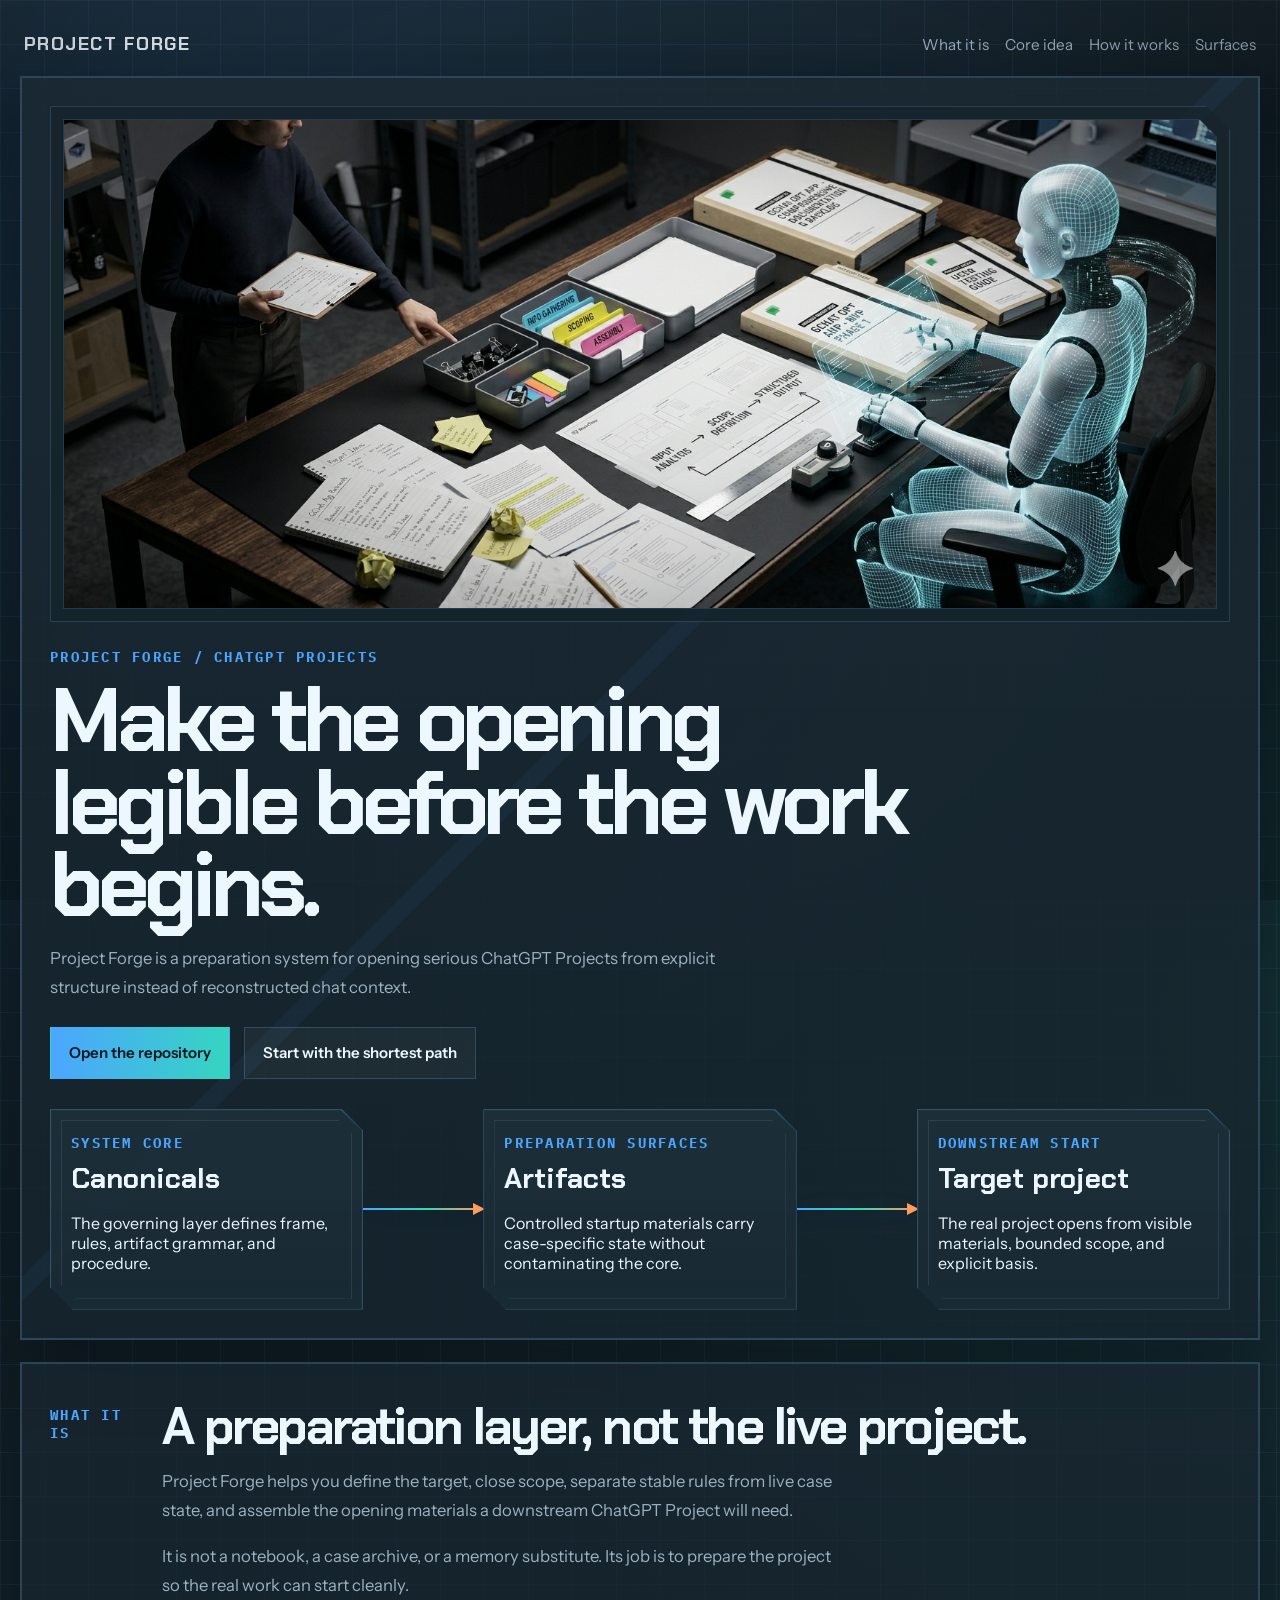
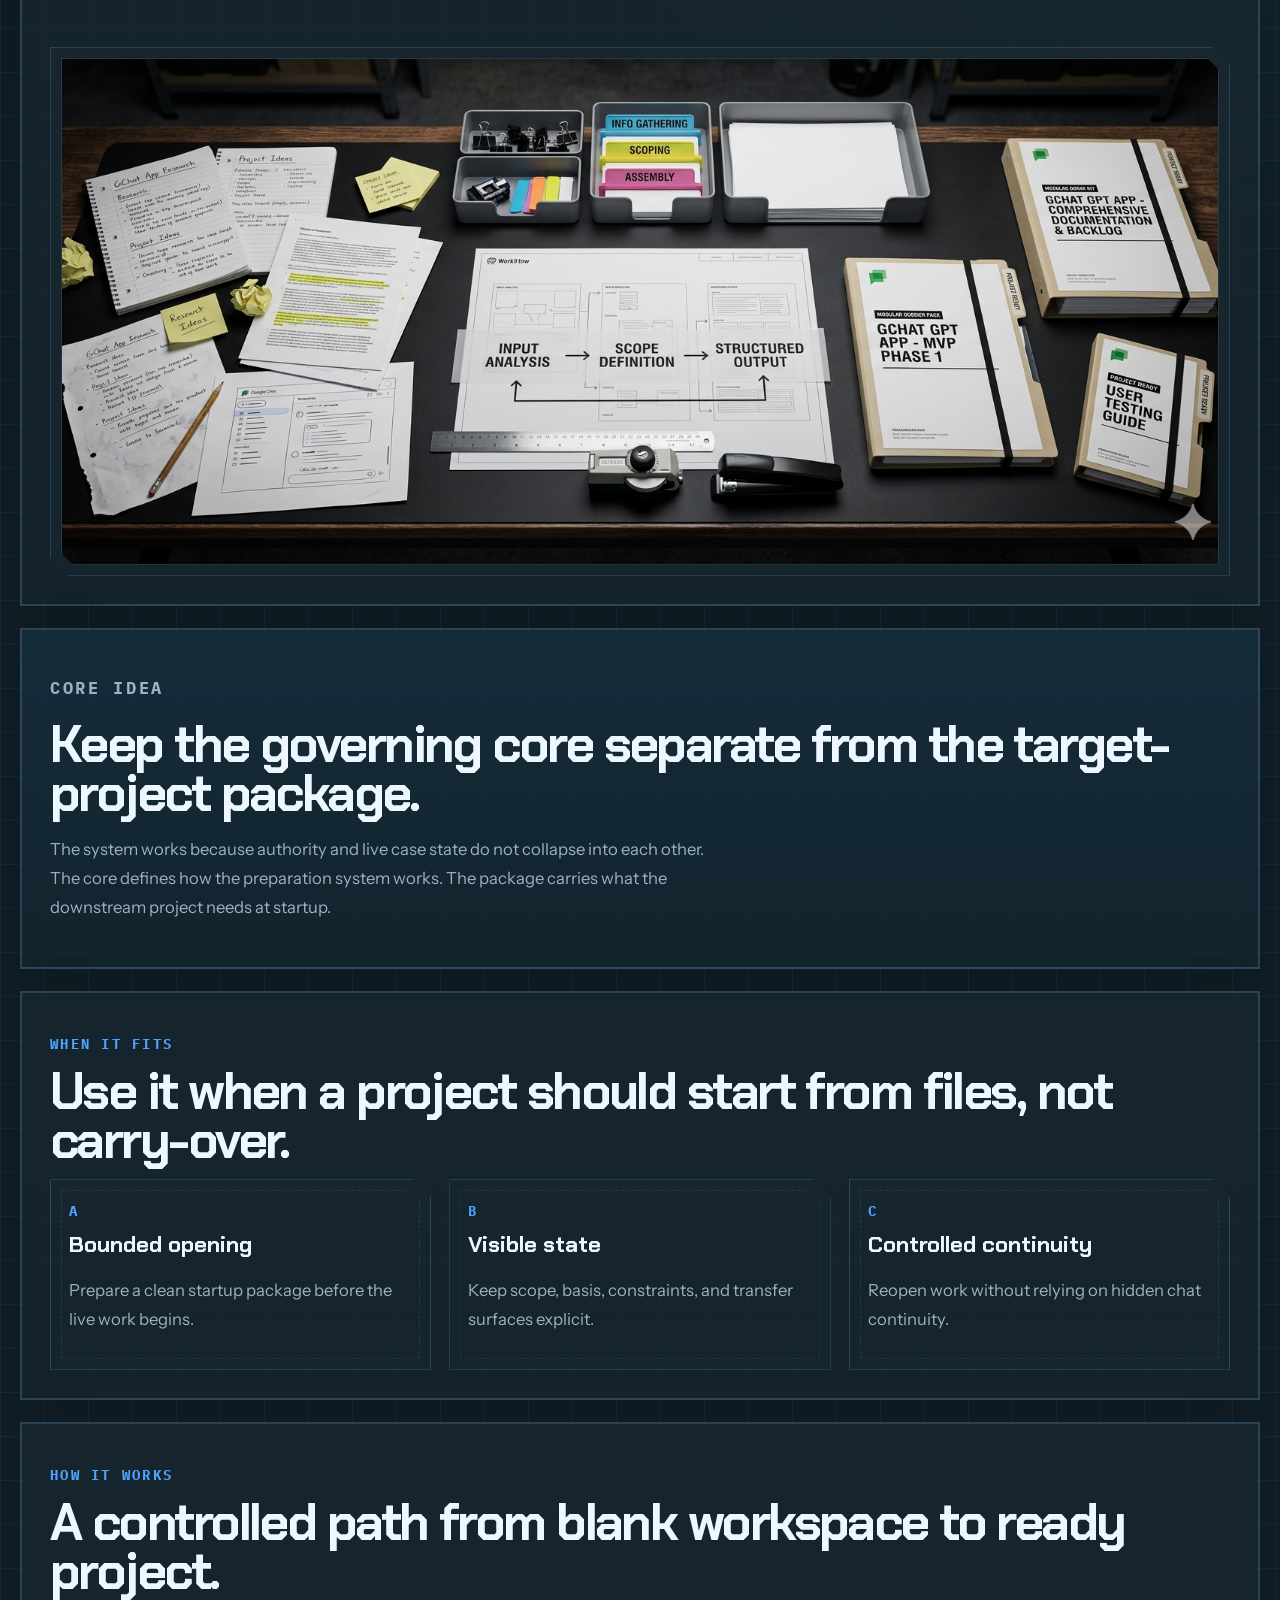
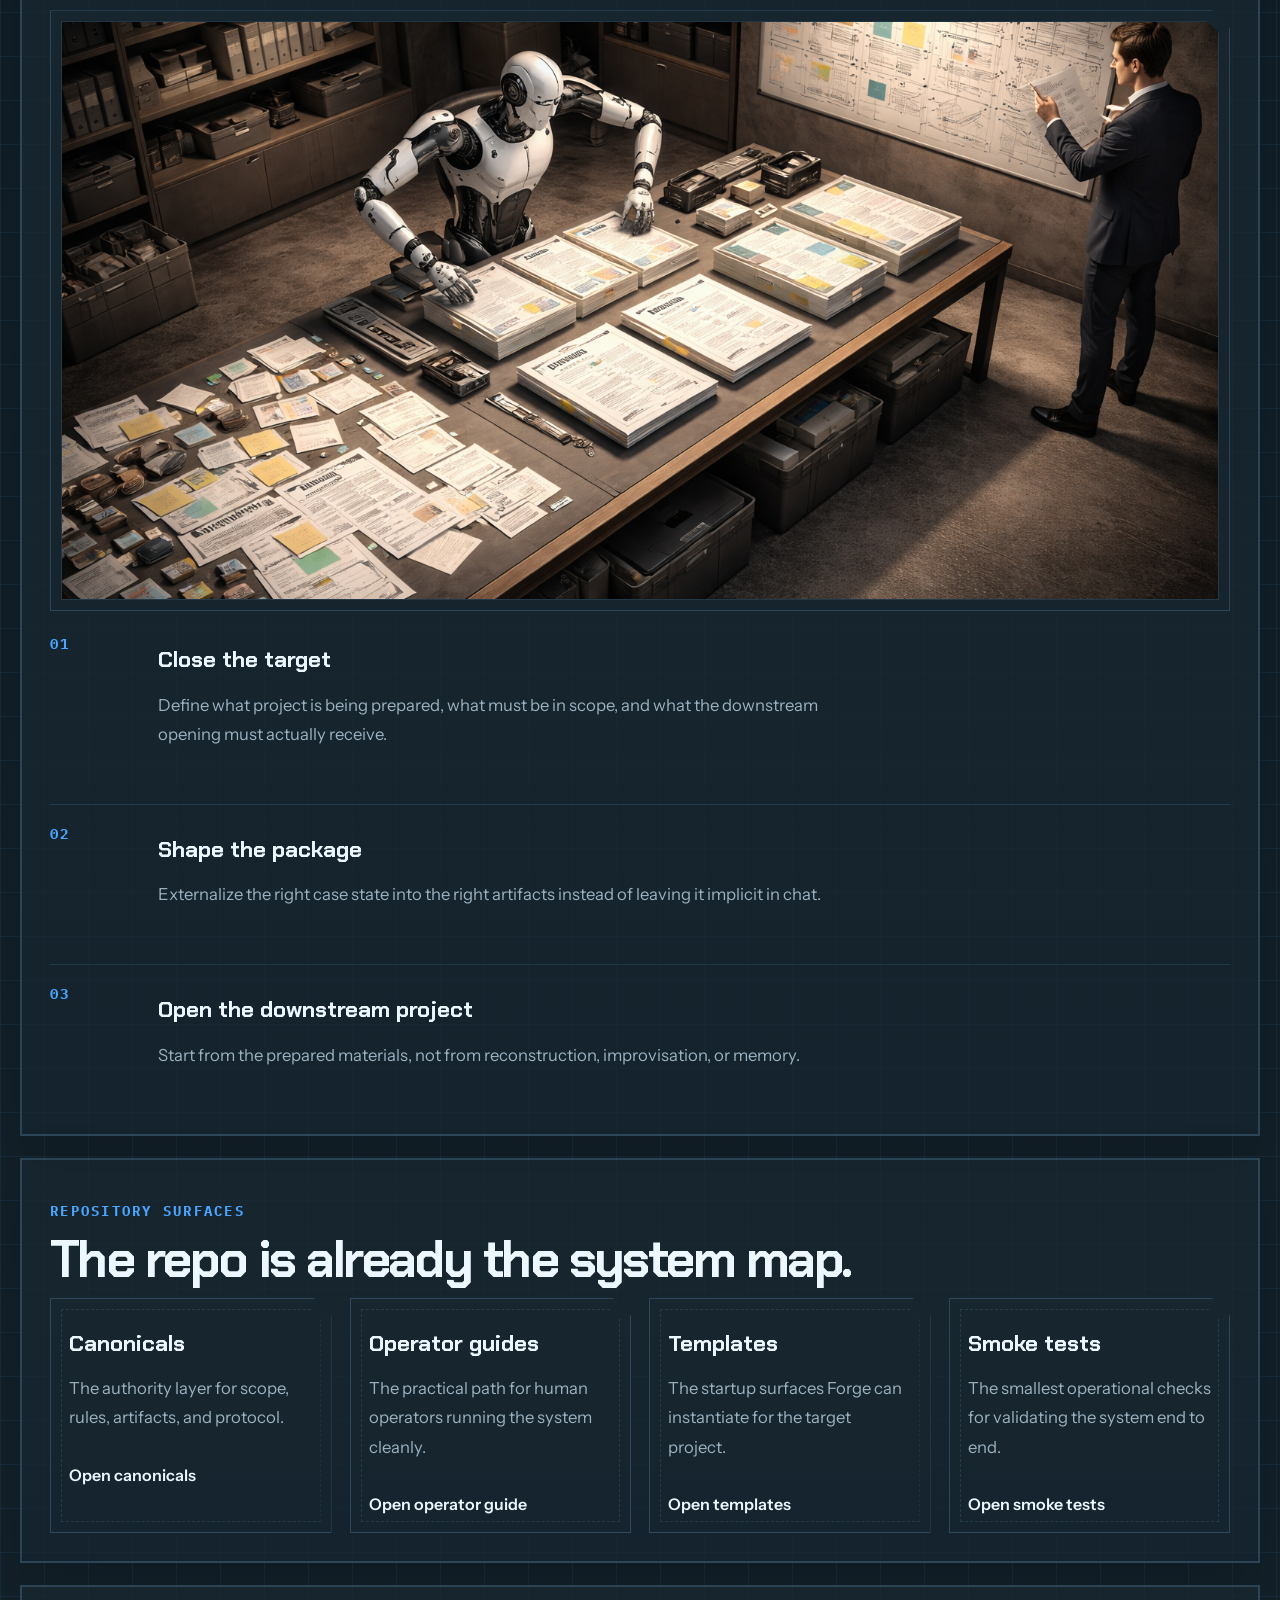
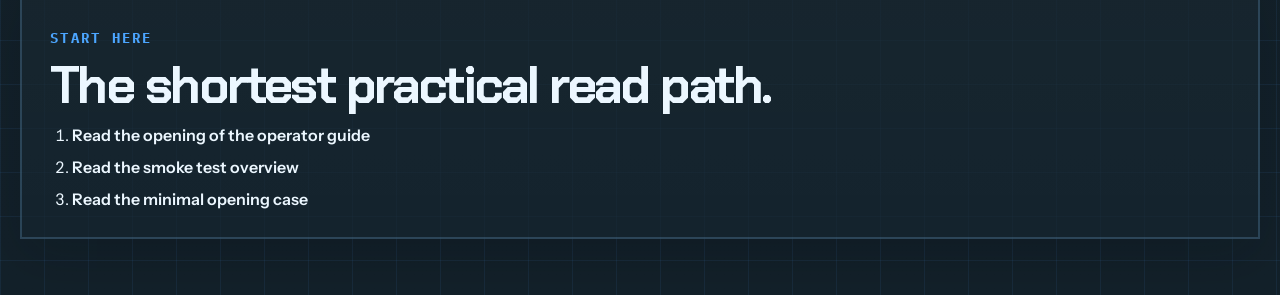
==== index.html @ a28deaaa "Build GitHub Pages landing site" ====
<!doctype html>
<html lang="en">
  <head>
    <meta charset="utf-8">
    <meta name="viewport" content="width=device-width, initial-scale=1">
    <title>Project Forge</title>
    <meta
      name="description"
      content="Project Forge is a preparation system for opening serious ChatGPT Projects from explicit structure."
    >
    <link rel="preconnect" href="https://fonts.googleapis.com">
    <link rel="preconnect" href="https://fonts.gstatic.com" crossorigin>
    <link
      href="https://fonts.googleapis.com/css2?family=Chakra+Petch:wght@500;600;700&family=Instrument+Sans:wght@400;500;600&family=IBM+Plex+Mono:wght@400;500&display=swap"
      rel="stylesheet"
    >
    <link rel="stylesheet" href="./styles.css">
  </head>
  <body>
    <div class="frame">
      <header class="site-header">
        <a class="brand" href="#top">Project Forge</a>
        <nav class="site-nav" aria-label="Primary">
          <a href="#what-it-is">What it is</a>
          <a href="#core-idea">Core idea</a>
          <a href="#workflow">How it works</a>
          <a href="#surfaces">Surfaces</a>
        </nav>
      </header>

      <main id="top">
        <section class="hero">
          <figure class="hero-banner">
            <img src="./assets/hero-main.png" alt="Project planning table with human and AI collaborator">
          </figure>
          <div class="hero-intro">
            <div class="tag">Project Forge / ChatGPT Projects</div>
            <h1>Make the opening legible before the work begins.</h1>
            <p class="lead">
              Project Forge is a preparation system for opening serious ChatGPT
              Projects from explicit structure instead of reconstructed chat context.
            </p>
            <div class="hero-actions">
              <a class="button button-primary" href="https://github.com/XxYouDeaDPunKxX/GPT-PF" target="_blank" rel="noreferrer">
                Open the repository
              </a>
              <a class="button button-secondary" href="#read-path">
                Start with the shortest path
              </a>
            </div>
          </div>

          <div class="diagram" aria-label="Project Forge system diagram">
            <article class="node">
              <span class="node-label">System core</span>
              <h2>Canonicals</h2>
              <p>
                The governing layer defines frame, rules, artifact grammar, and
                procedure.
              </p>
            </article>
            <div class="connector"></div>
            <article class="node">
              <span class="node-label">Preparation surfaces</span>
              <h2>Artifacts</h2>
              <p>
                Controlled startup materials carry case-specific state without
                contaminating the core.
              </p>
            </article>
            <div class="connector"></div>
            <article class="node">
              <span class="node-label">Downstream start</span>
              <h2>Target project</h2>
              <p>
                The real project opens from visible materials, bounded scope, and
                explicit basis.
              </p>
            </article>
          </div>
        </section>

        <section class="section split" id="what-it-is">
          <div class="section-meta">
            <p>What it is</p>
          </div>
          <div class="section-copy">
            <h2>A preparation layer, not the live project.</h2>
            <p>
              Project Forge helps you define the target, close scope, separate stable
              rules from live case state, and assemble the opening materials a
              downstream ChatGPT Project will need.
            </p>
            <p>
              It is not a notebook, a case archive, or a memory substitute. Its job
              is to prepare the project so the real work can start cleanly.
            </p>
          </div>
          <figure class="support-visual">
            <img src="./assets/hero-support.png" alt="Structured planning desk with artifacts and opening package materials">
          </figure>
        </section>

        <section class="section band" id="core-idea">
          <p class="section-kicker">Core idea</p>
          <h2>Keep the governing core separate from the target-project package.</h2>
          <p>
            The system works because authority and live case state do not collapse
            into each other. The core defines how the preparation system works. The
            package carries what the downstream project needs at startup.
          </p>
        </section>

        <section class="section cards">
          <div class="section-heading">
            <p class="section-kicker">When it fits</p>
            <h2>Use it when a project should start from files, not carry-over.</h2>
          </div>
          <div class="card-grid">
            <article class="info-card">
              <span class="card-index">A</span>
              <h3>Bounded opening</h3>
              <p>Prepare a clean startup package before the live work begins.</p>
            </article>
            <article class="info-card">
              <span class="card-index">B</span>
              <h3>Visible state</h3>
              <p>Keep scope, basis, constraints, and transfer surfaces explicit.</p>
            </article>
            <article class="info-card">
              <span class="card-index">C</span>
              <h3>Controlled continuity</h3>
              <p>Reopen work without relying on hidden chat continuity.</p>
            </article>
          </div>
        </section>

        <section class="section process" id="workflow">
          <div class="section-heading">
            <p class="section-kicker">How it works</p>
            <h2>A controlled path from blank workspace to ready project.</h2>
          </div>
          <div class="process-layout">
            <div class="timeline">
              <div class="step">
                <span class="step-number">01</span>
                <div>
                  <h3>Close the target</h3>
                  <p>
                    Define what project is being prepared, what must be in scope, and
                    what the downstream opening must actually receive.
                  </p>
                </div>
              </div>
              <div class="step">
                <span class="step-number">02</span>
                <div>
                  <h3>Shape the package</h3>
                  <p>
                    Externalize the right case state into the right artifacts instead
                    of leaving it implicit in chat.
                  </p>
                </div>
              </div>
              <div class="step">
                <span class="step-number">03</span>
                <div>
                  <h3>Open the downstream project</h3>
                  <p>
                    Start from the prepared materials, not from reconstruction,
                    improvisation, or memory.
                  </p>
                </div>
              </div>
            </div>
            <figure class="workflow-visual">
              <img src="./assets/workflow-studio.png" alt="High-tech planning studio with AI and human reviewing structured project materials">
            </figure>
          </div>
        </section>

        <section class="section system-map" id="surfaces">
          <div class="section-heading">
            <p class="section-kicker">Repository surfaces</p>
            <h2>The repo is already the system map.</h2>
          </div>
          <div class="map-grid">
            <div class="map-column">
              <h3>Canonicals</h3>
              <p>The authority layer for scope, rules, artifacts, and protocol.</p>
              <a href="https://github.com/XxYouDeaDPunKxX/GPT-PF/blob/main/00_SCOPE.md" target="_blank" rel="noreferrer">
                Open canonicals
              </a>
            </div>
            <div class="map-column">
              <h3>Operator guides</h3>
              <p>The practical path for human operators running the system cleanly.</p>
              <a href="https://github.com/XxYouDeaDPunKxX/GPT-PF/blob/main/operator_guide/OPERATOR_GUIDE.md" target="_blank" rel="noreferrer">
                Open operator guide
              </a>
            </div>
            <div class="map-column">
              <h3>Templates</h3>
              <p>The startup surfaces Forge can instantiate for the target project.</p>
              <a href="https://github.com/XxYouDeaDPunKxX/GPT-PF/tree/main/artifact_templates" target="_blank" rel="noreferrer">
                Open templates
              </a>
            </div>
            <div class="map-column">
              <h3>Smoke tests</h3>
              <p>The smallest operational checks for validating the system end to end.</p>
              <a href="https://github.com/XxYouDeaDPunKxX/GPT-PF/tree/main/smoke_test" target="_blank" rel="noreferrer">
                Open smoke tests
              </a>
            </div>
          </div>
        </section>

        <section class="section read-path" id="read-path">
          <div class="section-heading">
            <p class="section-kicker">Start here</p>
            <h2>The shortest practical read path.</h2>
          </div>
          <ol class="read-list">
            <li>
              <a href="https://github.com/XxYouDeaDPunKxX/GPT-PF/blob/main/operator_guide/OPERATOR_GUIDE.md" target="_blank" rel="noreferrer">
                Read the opening of the operator guide
              </a>
            </li>
            <li>
              <a href="https://github.com/XxYouDeaDPunKxX/GPT-PF/blob/main/smoke_test/SMOKE_TEST.md" target="_blank" rel="noreferrer">
                Read the smoke test overview
              </a>
            </li>
            <li>
              <a href="https://github.com/XxYouDeaDPunKxX/GPT-PF/blob/main/smoke_test/CASE_01_MINIMAL_OPENING.md" target="_blank" rel="noreferrer">
                Read the minimal opening case
              </a>
            </li>
          </ol>
        </section>
      </main>
    </div>
  </body>
</html>
---- styles.css ----
:root {
  --bg: #13212a;
  --bg-2: #1a2b35;
  --panel: rgba(18, 34, 43, 0.84);
  --panel-2: rgba(22, 41, 51, 0.92);
  --ink: #ecf7ff;
  --muted: #9cb2c0;
  --line: rgba(129, 200, 255, 0.2);
  --blue: #4ca6ff;
  --teal: #35d5c0;
  --orange: #ff9b5f;
  --glow: rgba(76, 166, 255, 0.14);
  --radius-xl: 30px;
  --radius-lg: 24px;
  --radius-md: 18px;
  --content: 1240px;
}

* {
  box-sizing: border-box;
}

html {
  scroll-behavior: smooth;
}

body {
  margin: 0;
  color: var(--ink);
  background:
    radial-gradient(circle at 10% 0%, rgba(76, 166, 255, 0.12), transparent 24%),
    radial-gradient(circle at 100% 20%, rgba(53, 213, 192, 0.1), transparent 22%),
    linear-gradient(rgba(76, 166, 255, 0.08) 1px, transparent 1px),
    linear-gradient(90deg, rgba(76, 166, 255, 0.08) 1px, transparent 1px),
    linear-gradient(180deg, #0f1a21 0%, var(--bg) 100%);
  background-size: auto, auto, 44px 44px, 44px 44px, auto;
  font-family: "Instrument Sans", "Segoe UI", sans-serif;
}

body::before {
  content: "";
  position: fixed;
  inset: 0;
  pointer-events: none;
  background:
    linear-gradient(180deg, rgba(255, 255, 255, 0.03), transparent 14%),
    radial-gradient(circle at center, transparent 60%, rgba(0, 0, 0, 0.18) 100%);
}

a {
  color: inherit;
}

.frame {
  width: min(var(--content), calc(100% - 28px));
  margin: 0 auto;
  padding: 20px 0 56px;
}

.site-header {
  display: flex;
  justify-content: space-between;
  align-items: center;
  gap: 20px;
  padding: 12px 4px 20px;
}

.brand {
  color: var(--ink);
  font-family: "Chakra Petch", sans-serif;
  font-size: 1.15rem;
  font-weight: 700;
  letter-spacing: 0.08em;
  text-decoration: none;
  text-transform: uppercase;
}

.site-nav {
  display: flex;
  flex-wrap: wrap;
  gap: 16px;
}

.site-nav a {
  color: var(--muted);
  font-size: 0.95rem;
  text-decoration: none;
}

.site-nav a:hover {
  color: var(--ink);
}

.hero,
.section {
  padding: 28px;
  border: 2px solid var(--line);
  position: relative;
  overflow: hidden;
}

.hero {
  background:
    linear-gradient(135deg, transparent 0 48%, rgba(76, 166, 255, 0.05) 48% 49%, transparent 49% 100%),
    linear-gradient(180deg, rgba(255, 255, 255, 0.03), rgba(255, 255, 255, 0.01)),
    var(--panel);
  box-shadow: 0 28px 90px rgba(3, 9, 14, 0.34);
}

.hero-banner,
.support-visual,
.workflow-visual {
  margin: 0;
  position: relative;
}

.hero-banner {
  padding: 12px;
  border: 1px solid rgba(129, 200, 255, 0.18);
  background:
    linear-gradient(180deg, rgba(255, 255, 255, 0.02), rgba(255, 255, 255, 0.01)),
    rgba(17, 30, 38, 0.74);
  clip-path: polygon(0 0, calc(100% - 24px) 0, 100% 24px, 100% 100%, 0 100%);
}

.hero-banner img,
.support-visual img,
.workflow-visual img {
  display: block;
  width: 100%;
  height: auto;
}

.hero-banner img {
  min-height: 340px;
  aspect-ratio: 16 / 6.8;
  object-fit: cover;
  object-position: center 56%;
  clip-path: polygon(0 0, calc(100% - 18px) 0, 100% 18px, 100% 100%, 0 100%);
  border: 1px solid rgba(129, 200, 255, 0.14);
}

.hero-intro {
  margin-top: 26px;
  max-width: 1040px;
}

.hero::before,
.hero::after {
  content: "";
  position: absolute;
  border: 2px solid var(--blue);
  width: 32px;
  height: 32px;
}

.hero::before {
  top: -2px;
  left: -2px;
  border-right: 0;
  border-bottom: 0;
}

.hero::after {
  right: -2px;
  bottom: -2px;
  border-left: 0;
  border-top: 0;
}

.tag,
.section-kicker,
.node-label,
.card-index,
.step-number,
.section-meta p {
  color: var(--blue);
  font-family: "IBM Plex Mono", monospace;
  font-size: 0.88rem;
  font-weight: 700;
  letter-spacing: 0.16em;
  text-transform: uppercase;
}

h1,
h2,
h3 {
  font-family: "Chakra Petch", sans-serif;
}

h1 {
  max-width: 15ch;
  margin: 14px 0 12px;
  font-size: clamp(3.2rem, 7vw, 6.2rem);
  line-height: 0.92;
  letter-spacing: -0.06em;
}

.lead,
.section-copy p,
.band p,
.info-card p,
.step p,
.map-column p {
  max-width: 62ch;
  color: var(--muted);
  line-height: 1.75;
  font-size: 1.04rem;
}

.hero-actions {
  display: flex;
  flex-wrap: wrap;
  gap: 14px;
  margin-top: 24px;
}

.button {
  display: inline-flex;
  align-items: center;
  justify-content: center;
  min-height: 52px;
  padding: 0 18px;
  border: 1px solid var(--line);
  color: var(--ink);
  font-size: 0.94rem;
  font-weight: 600;
  text-decoration: none;
  transition: transform 160ms ease, border-color 160ms ease, background 160ms ease;
}

.button:hover {
  transform: translateY(-2px);
}

.button-primary {
  background: linear-gradient(90deg, var(--blue), var(--teal));
  color: #08151d;
  border-color: transparent;
}

.button-secondary {
  background: rgba(255, 255, 255, 0.04);
}

.diagram {
  display: grid;
  grid-template-columns: 1fr 120px 1fr 120px 1fr;
  align-items: center;
  margin-top: 30px;
}

.node {
  position: relative;
  min-height: 196px;
  padding: 22px 20px 20px;
  border: 1px solid rgba(129, 200, 255, 0.24);
  background:
    linear-gradient(180deg, rgba(255, 255, 255, 0.03), rgba(255, 255, 255, 0.01)),
    var(--panel-2);
  clip-path: polygon(0 0, calc(100% - 22px) 0, 100% 22px, 100% 100%, 22px 100%, 0 calc(100% - 22px));
  box-shadow:
    inset 0 0 0 1px rgba(255, 255, 255, 0.02),
    0 18px 34px rgba(5, 12, 18, 0.26);
}

.node::before {
  content: "";
  position: absolute;
  inset: 10px;
  border: 1px solid rgba(129, 200, 255, 0.12);
  clip-path: polygon(0 0, calc(100% - 14px) 0, 100% 14px, 100% 100%, 14px 100%, 0 calc(100% - 14px));
  pointer-events: none;
}

.node::after {
  content: "";
  position: absolute;
  top: 0;
  right: 0;
  width: 22px;
  height: 22px;
  background: linear-gradient(135deg, rgba(76, 166, 255, 0.34), rgba(76, 166, 255, 0.06));
  clip-path: polygon(100% 0, 100% 100%, 0 0);
}

.node h2 {
  margin: 8px 0 10px;
  font-size: 1.75rem;
}

.connector {
  position: relative;
  height: 2px;
  background: linear-gradient(90deg, var(--blue), var(--teal), var(--orange));
  box-shadow: 0 0 24px var(--glow);
}

.connector::after {
  content: "";
  position: absolute;
  top: -5px;
  right: -2px;
  border-top: 6px solid transparent;
  border-bottom: 6px solid transparent;
  border-left: 12px solid var(--orange);
}

.section {
  margin-top: 22px;
  background:
    linear-gradient(180deg, rgba(255, 255, 255, 0.025), rgba(255, 255, 255, 0.01)),
    rgba(18, 34, 43, 0.7);
  box-shadow: 0 18px 50px rgba(3, 9, 14, 0.18);
}

.split {
  display: grid;
  grid-template-columns: 90px minmax(0, 1fr);
  gap: 22px;
}

.section-meta {
  display: flex;
  flex-direction: column;
  gap: 8px;
  justify-content: flex-start;
}

.section-meta span {
  color: var(--orange);
  font-family: "IBM Plex Mono", monospace;
  font-size: 0.94rem;
  letter-spacing: 0.12em;
}

.section-copy h2,
.section-heading h2,
.band h2 {
  margin: 10px 0 14px;
  font-size: clamp(2rem, 4vw, 3.2rem);
  line-height: 0.96;
  letter-spacing: -0.05em;
}

.band {
  background:
    linear-gradient(180deg, rgba(76, 166, 255, 0.08), rgba(53, 213, 192, 0.02)),
    rgba(18, 34, 43, 0.8);
}

.support-visual {
  grid-column: 1 / -1;
  width: 100%;
  padding: 10px;
  border: 1px solid rgba(129, 200, 255, 0.18);
  background:
    linear-gradient(180deg, rgba(255, 255, 255, 0.02), rgba(255, 255, 255, 0.01)),
    rgba(18, 34, 43, 0.78);
  clip-path: polygon(0 0, calc(100% - 18px) 0, 100% 18px, 100% 100%, 18px 100%, 0 calc(100% - 18px));
  align-self: start;
  margin-top: 8px;
}

.support-visual img {
  aspect-ratio: 16 / 7;
  object-fit: cover;
  object-position: center center;
  clip-path: polygon(0 0, calc(100% - 12px) 0, 100% 12px, 100% 100%, 12px 100%, 0 calc(100% - 12px));
  border: 1px solid rgba(129, 200, 255, 0.12);
}

.card-grid,
.map-grid {
  display: grid;
  grid-template-columns: repeat(3, minmax(0, 1fr));
  gap: 18px;
}

.map-grid {
  grid-template-columns: repeat(4, minmax(0, 1fr));
}

.info-card,
.map-column,
.read-path {
  position: relative;
}

.info-card,
.map-column {
  padding: 20px 18px 18px;
  border: 1px solid rgba(129, 200, 255, 0.22);
  background:
    linear-gradient(180deg, rgba(255, 255, 255, 0.02), rgba(255, 255, 255, 0.01)),
    rgba(18, 34, 43, 0.76);
  clip-path: polygon(0 0, calc(100% - 18px) 0, 100% 18px, 100% 100%, 0 100%);
}

.info-card::before,
.map-column::before {
  content: "";
  position: absolute;
  inset: 10px;
  border: 1px dashed rgba(129, 200, 255, 0.14);
  clip-path: polygon(0 0, calc(100% - 10px) 0, 100% 10px, 100% 100%, 0 100%);
  pointer-events: none;
}

.info-card h3,
.map-column h3,
.step h3 {
  margin: 10px 0 10px;
  font-size: 1.4rem;
}

.map-column a {
  display: inline-block;
  margin-top: 16px;
  color: var(--ink);
  font-weight: 600;
  text-decoration: none;
}

.map-column a:hover {
  color: var(--teal);
}

.timeline {
  display: grid;
  gap: 18px;
}

.process-layout {
  display: grid;
  grid-template-columns: 1fr;
  gap: 24px;
  align-items: start;
}

.step {
  display: grid;
  grid-template-columns: 88px 1fr;
  gap: 20px;
  padding: 20px 0;
  border-top: 1px solid rgba(129, 200, 255, 0.12);
}

.step:first-child {
  border-top: 0;
  padding-top: 0;
}

.read-list {
  margin: 0;
  padding-left: 22px;
  color: var(--ink);
}

.read-list li + li {
  margin-top: 12px;
}

.read-list a {
  color: var(--ink);
  text-decoration: none;
  font-weight: 600;
}

.read-list a:hover {
  color: var(--teal);
}

.workflow-visual {
  order: -1;
  padding: 10px;
  border: 1px solid rgba(129, 200, 255, 0.2);
  background:
    linear-gradient(180deg, rgba(255, 255, 255, 0.02), rgba(255, 255, 255, 0.01)),
    rgba(18, 34, 43, 0.76);
  clip-path: polygon(0 0, calc(100% - 18px) 0, 100% 18px, 100% 100%, 0 100%);
}

.workflow-visual img {
  aspect-ratio: 16 / 8;
  object-fit: cover;
  clip-path: polygon(0 0, calc(100% - 12px) 0, 100% 12px, 100% 100%, 0 100%);
  border: 1px solid rgba(129, 200, 255, 0.12);
}

@media (max-width: 1080px) {
  .diagram {
    grid-template-columns: 1fr;
    gap: 16px;
  }

  .process-layout {
    grid-template-columns: 1fr;
  }

  .support-visual {
    grid-column: 1 / -1;
  }

  .connector {
    width: 2px;
    height: 44px;
    justify-self: center;
  }

  .connector::after {
    right: -5px;
    top: auto;
    bottom: -2px;
    border-right: 6px solid transparent;
    border-left: 6px solid transparent;
    border-top: 12px solid var(--orange);
    border-bottom: 0;
  }

  .map-grid {
    grid-template-columns: repeat(2, minmax(0, 1fr));
  }
}

@media (max-width: 760px) {
  .frame {
    width: min(var(--content), calc(100% - 16px));
  }

  .site-header {
    flex-direction: column;
    align-items: flex-start;
  }

  .split,
  .card-grid,
  .map-grid {
    grid-template-columns: 1fr;
  }

  .step {
    grid-template-columns: 1fr;
    gap: 8px;
  }

  .hero,
  .section {
    padding: 22px;
  }

  .hero-banner img,
  .support-visual img,
  .workflow-visual img {
    aspect-ratio: auto;
  }
}
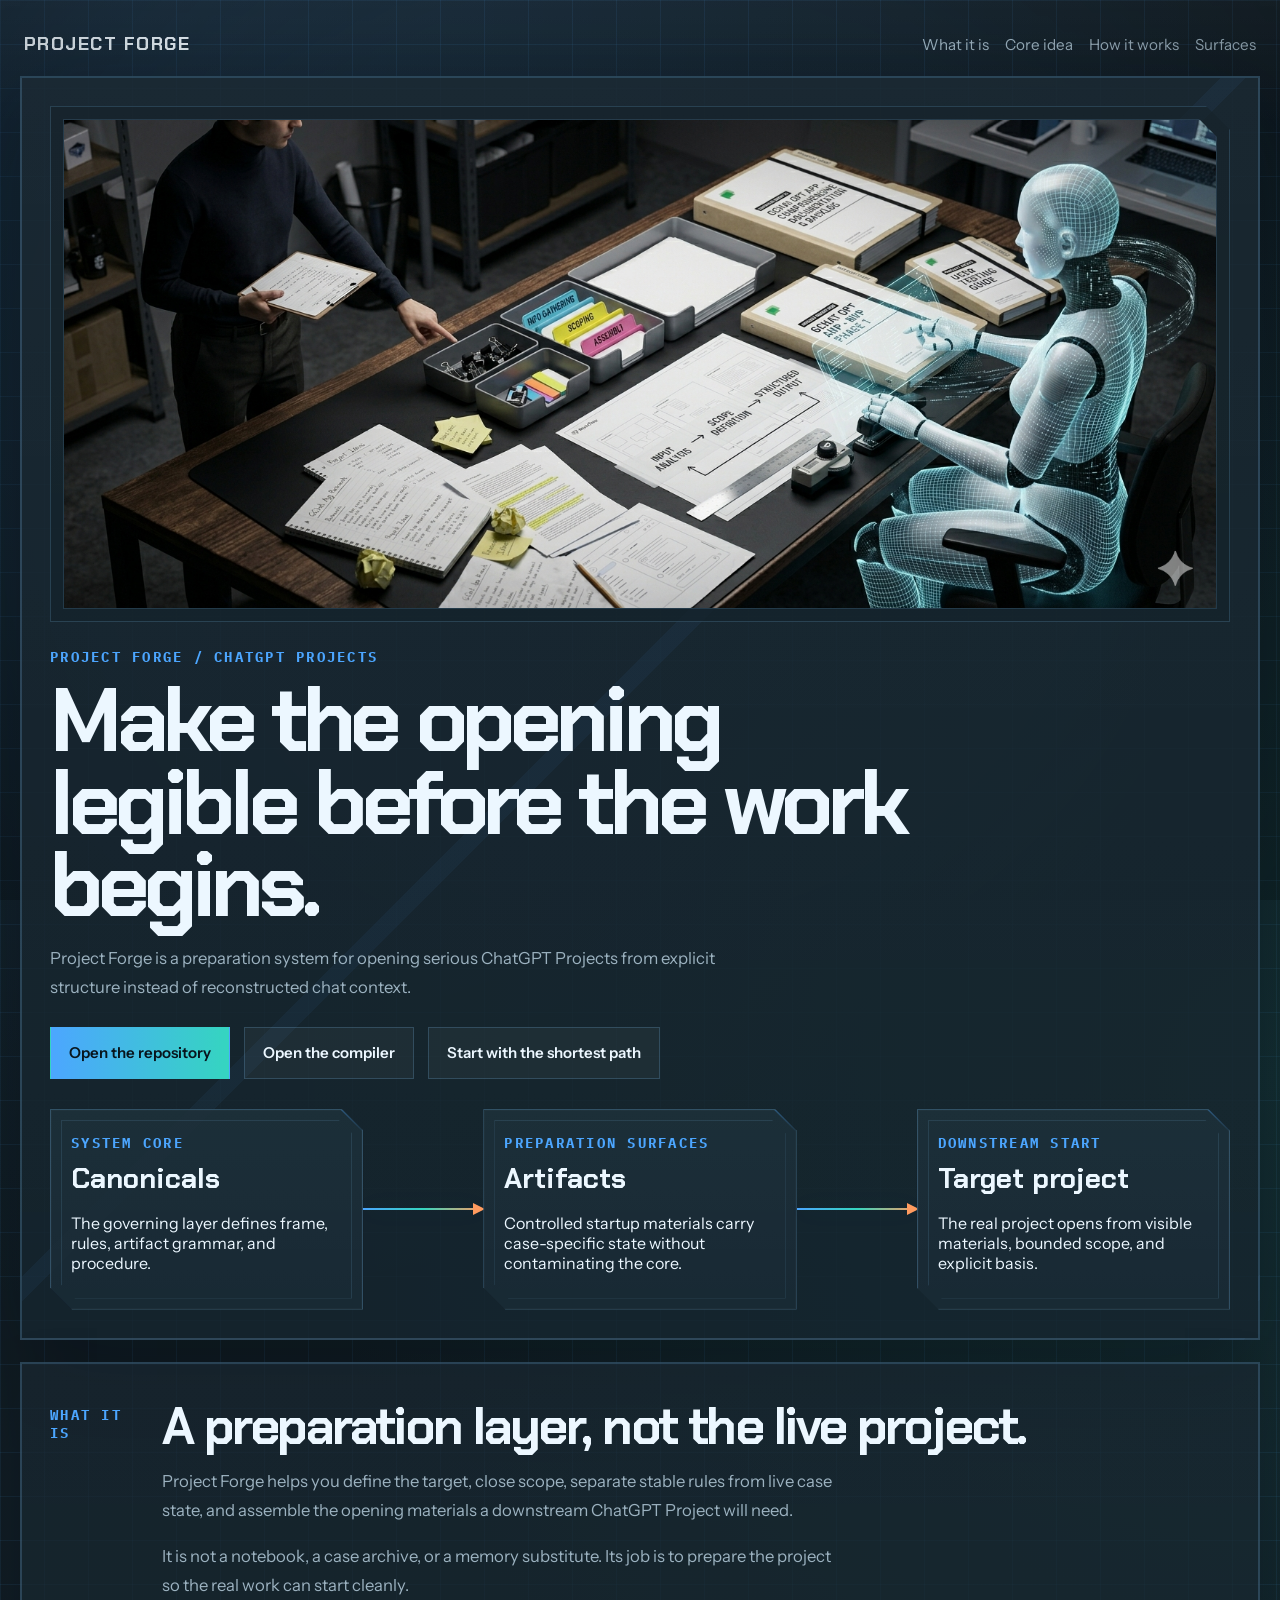
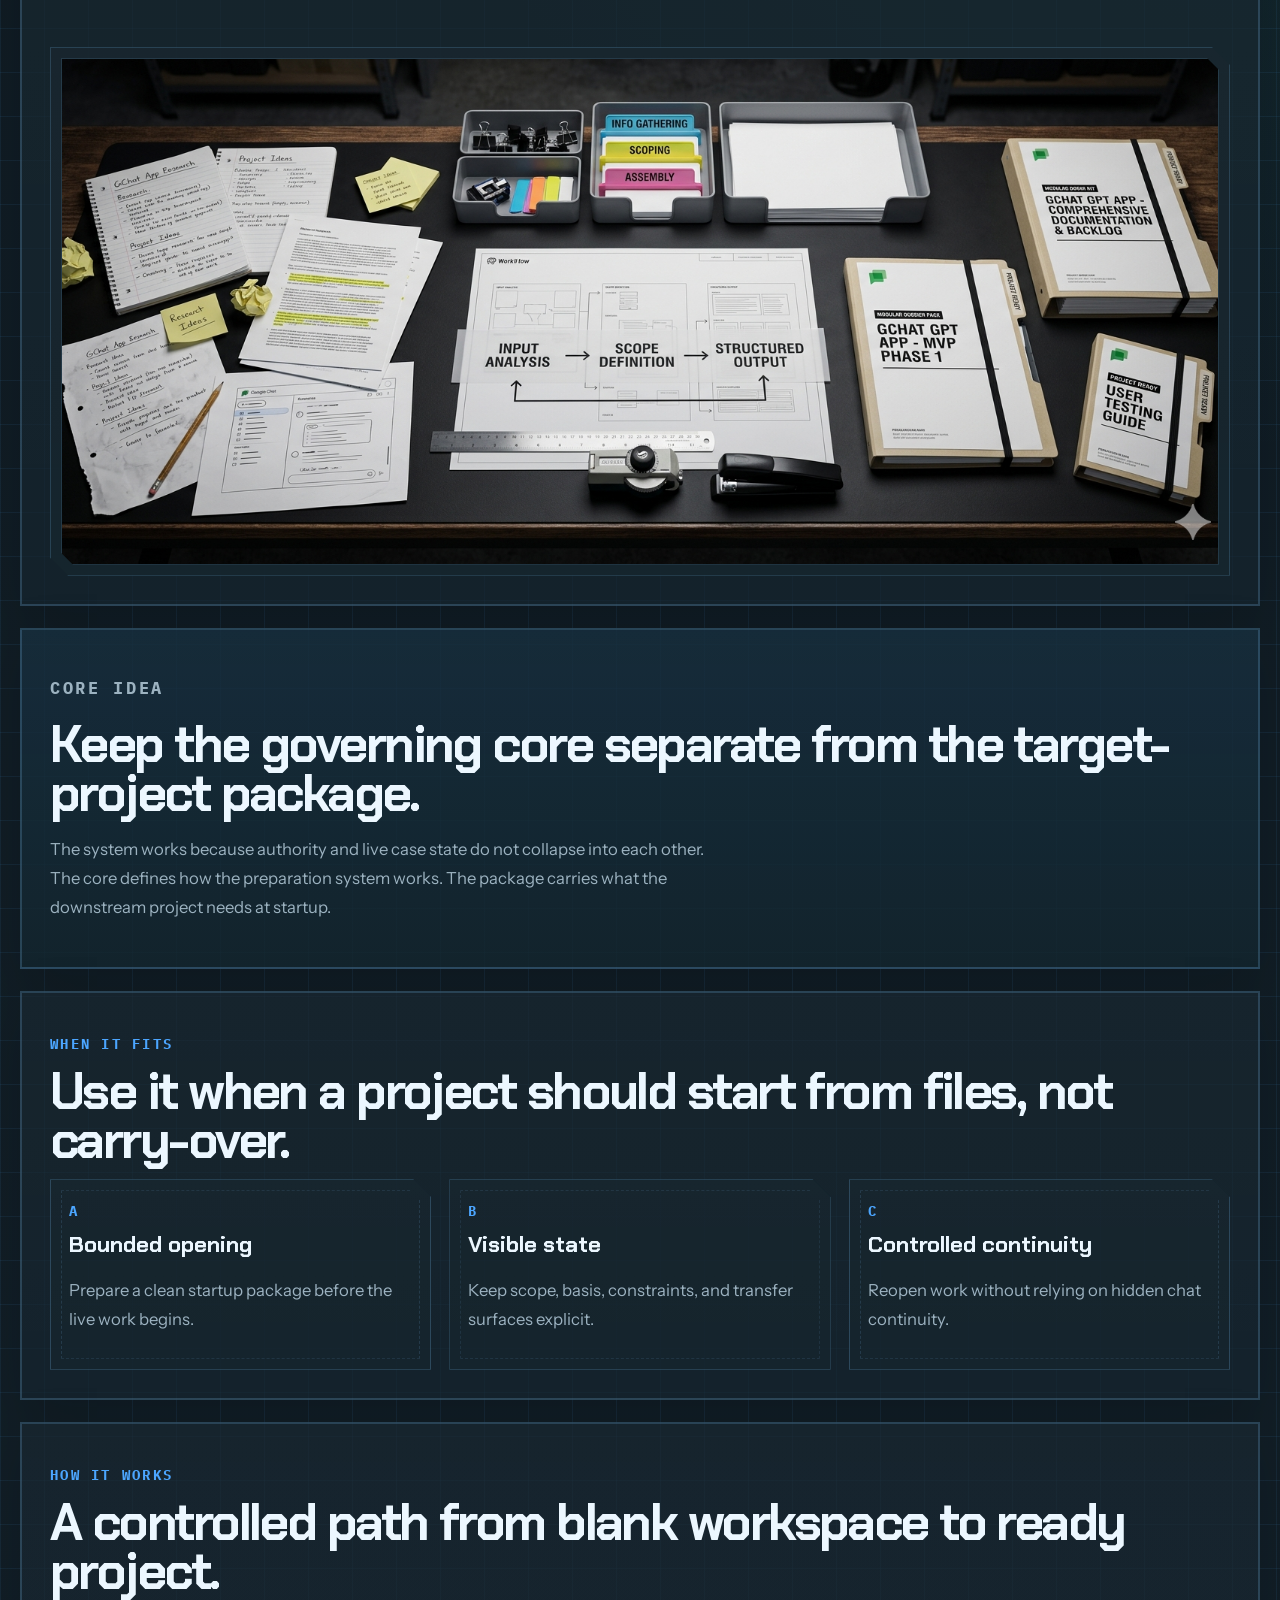
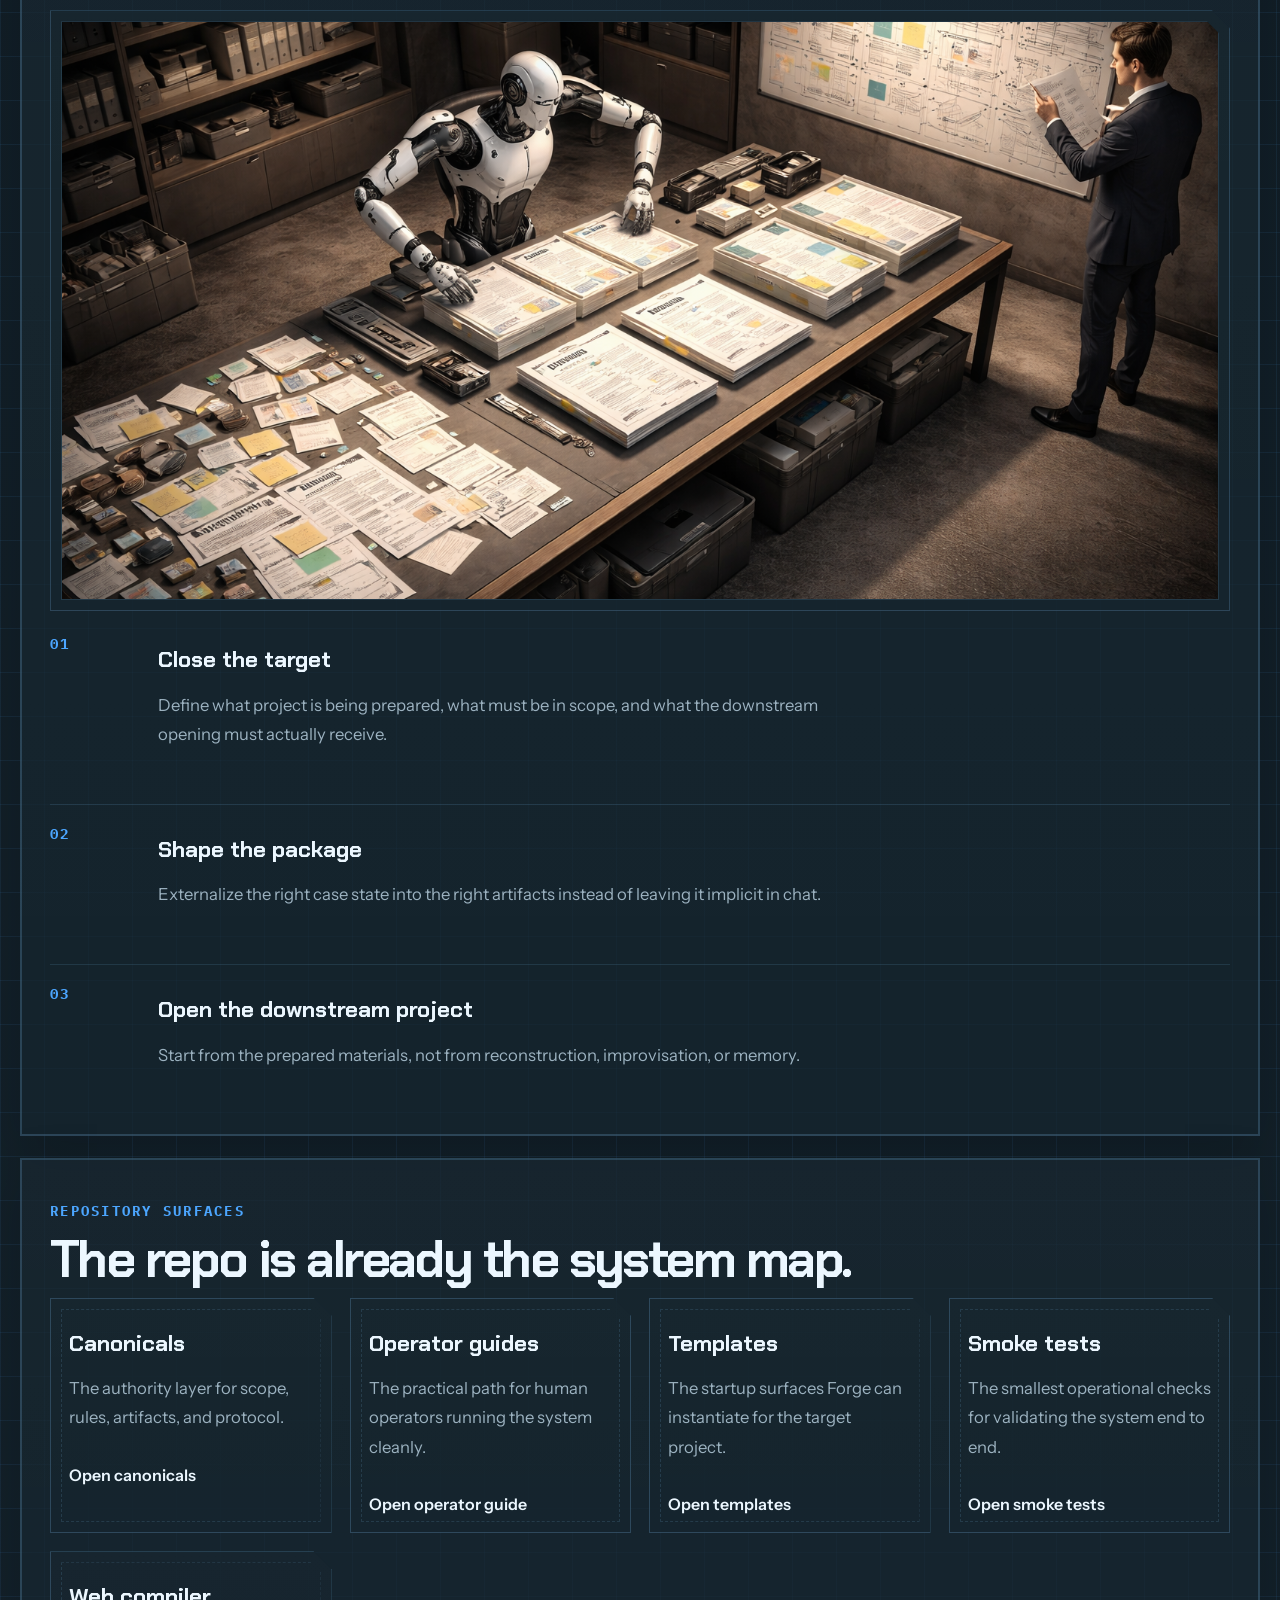
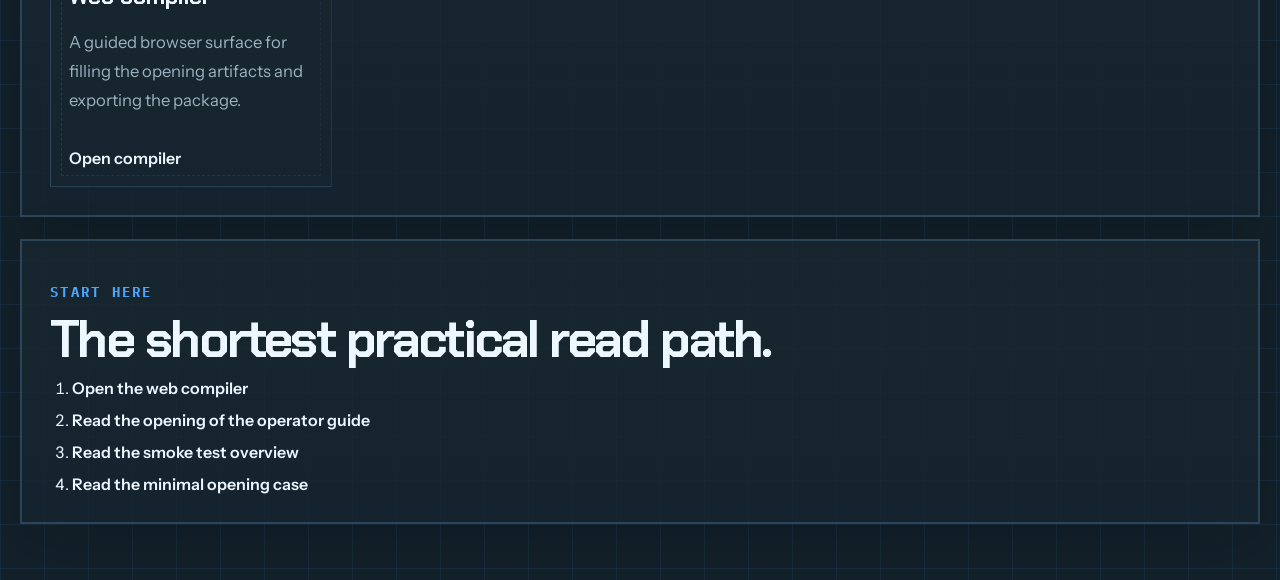
==== commit bdfc76f2: "Add compiler links to landing page" ====
--- a/index.html
+++ b/index.html
@@ -8,6 +8,9 @@
       name="description"
       content="Project Forge is a preparation system for opening serious ChatGPT Projects from explicit structure."
     >
+    <link rel="icon" href="./favicon-32x32.png" sizes="32x32" type="image/png">
+    <link rel="icon" href="./favicon.svg" type="image/svg+xml">
+    <link rel="apple-touch-icon" href="./apple-touch-icon.png">
     <link rel="preconnect" href="https://fonts.googleapis.com">
     <link rel="preconnect" href="https://fonts.gstatic.com" crossorigin>
     <link
@@ -43,6 +46,9 @@
             <div class="hero-actions">
               <a class="button button-primary" href="https://github.com/XxYouDeaDPunKxX/GPT-PF" target="_blank" rel="noreferrer">
                 Open the repository
+              </a>
+              <a class="button button-secondary" href="./compiler/">
+                Open the compiler
               </a>
               <a class="button button-secondary" href="#read-path">
                 Start with the shortest path
@@ -213,6 +219,13 @@
                 Open smoke tests
               </a>
             </div>
+            <div class="map-column">
+              <h3>Web compiler</h3>
+              <p>A guided browser surface for filling the opening artifacts and exporting the package.</p>
+              <a href="./compiler/">
+                Open compiler
+              </a>
+            </div>
           </div>
         </section>
 
@@ -222,6 +235,11 @@
             <h2>The shortest practical read path.</h2>
           </div>
           <ol class="read-list">
+            <li>
+              <a href="./compiler/">
+                Open the web compiler
+              </a>
+            </li>
             <li>
               <a href="https://github.com/XxYouDeaDPunKxX/GPT-PF/blob/main/operator_guide/OPERATOR_GUIDE.md" target="_blank" rel="noreferrer">
                 Read the opening of the operator guide
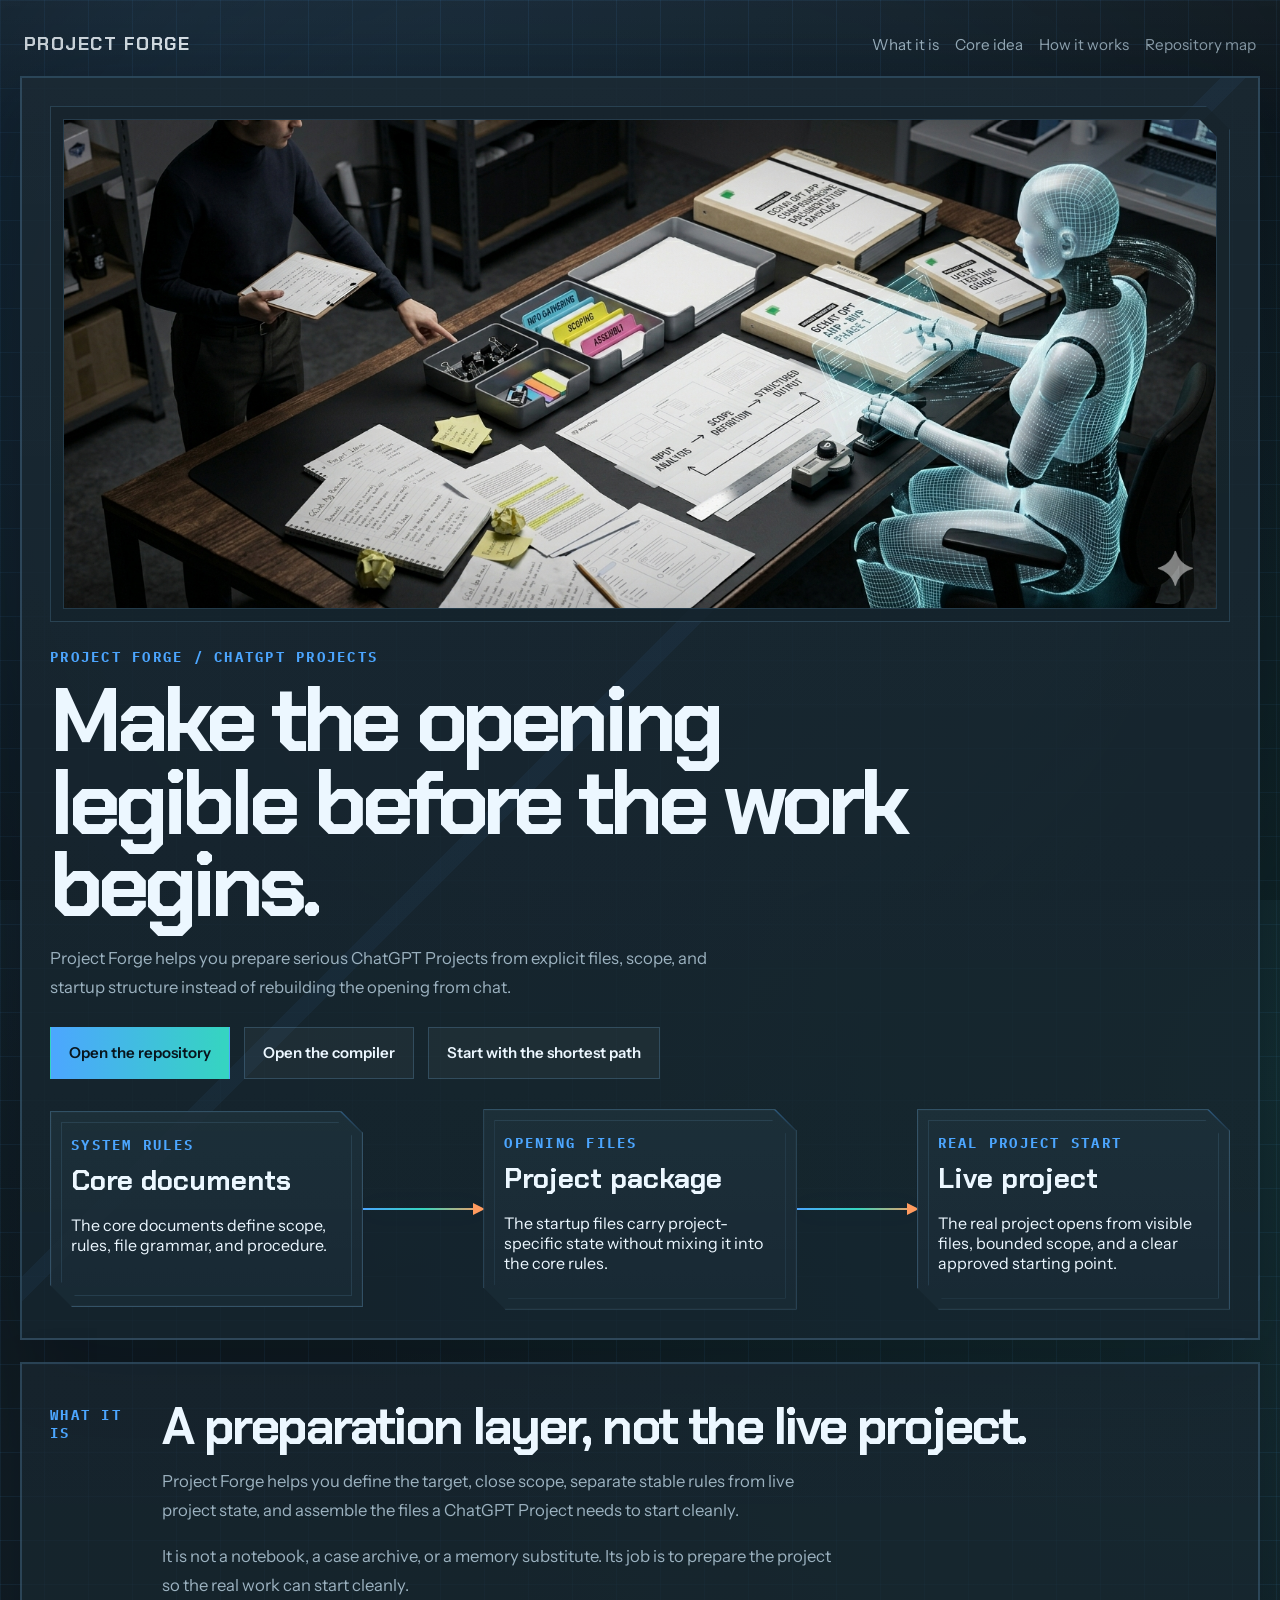
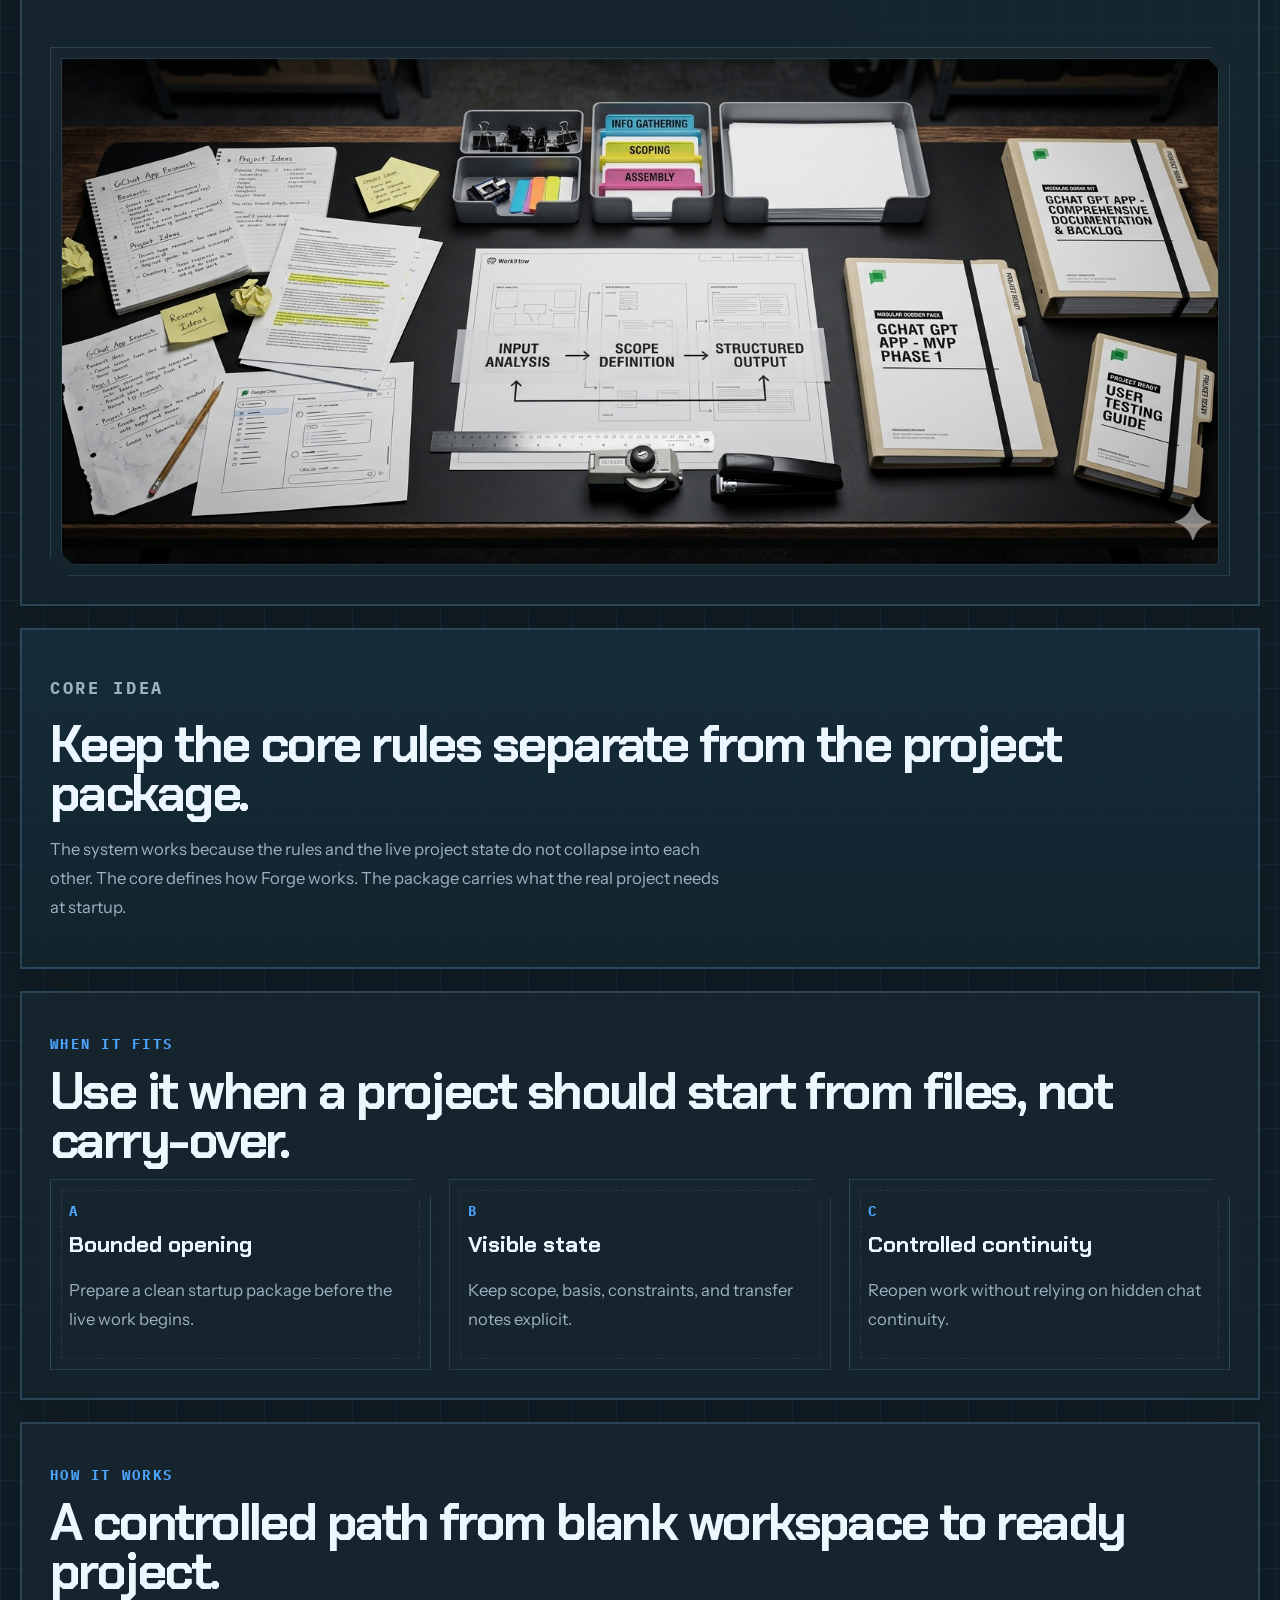
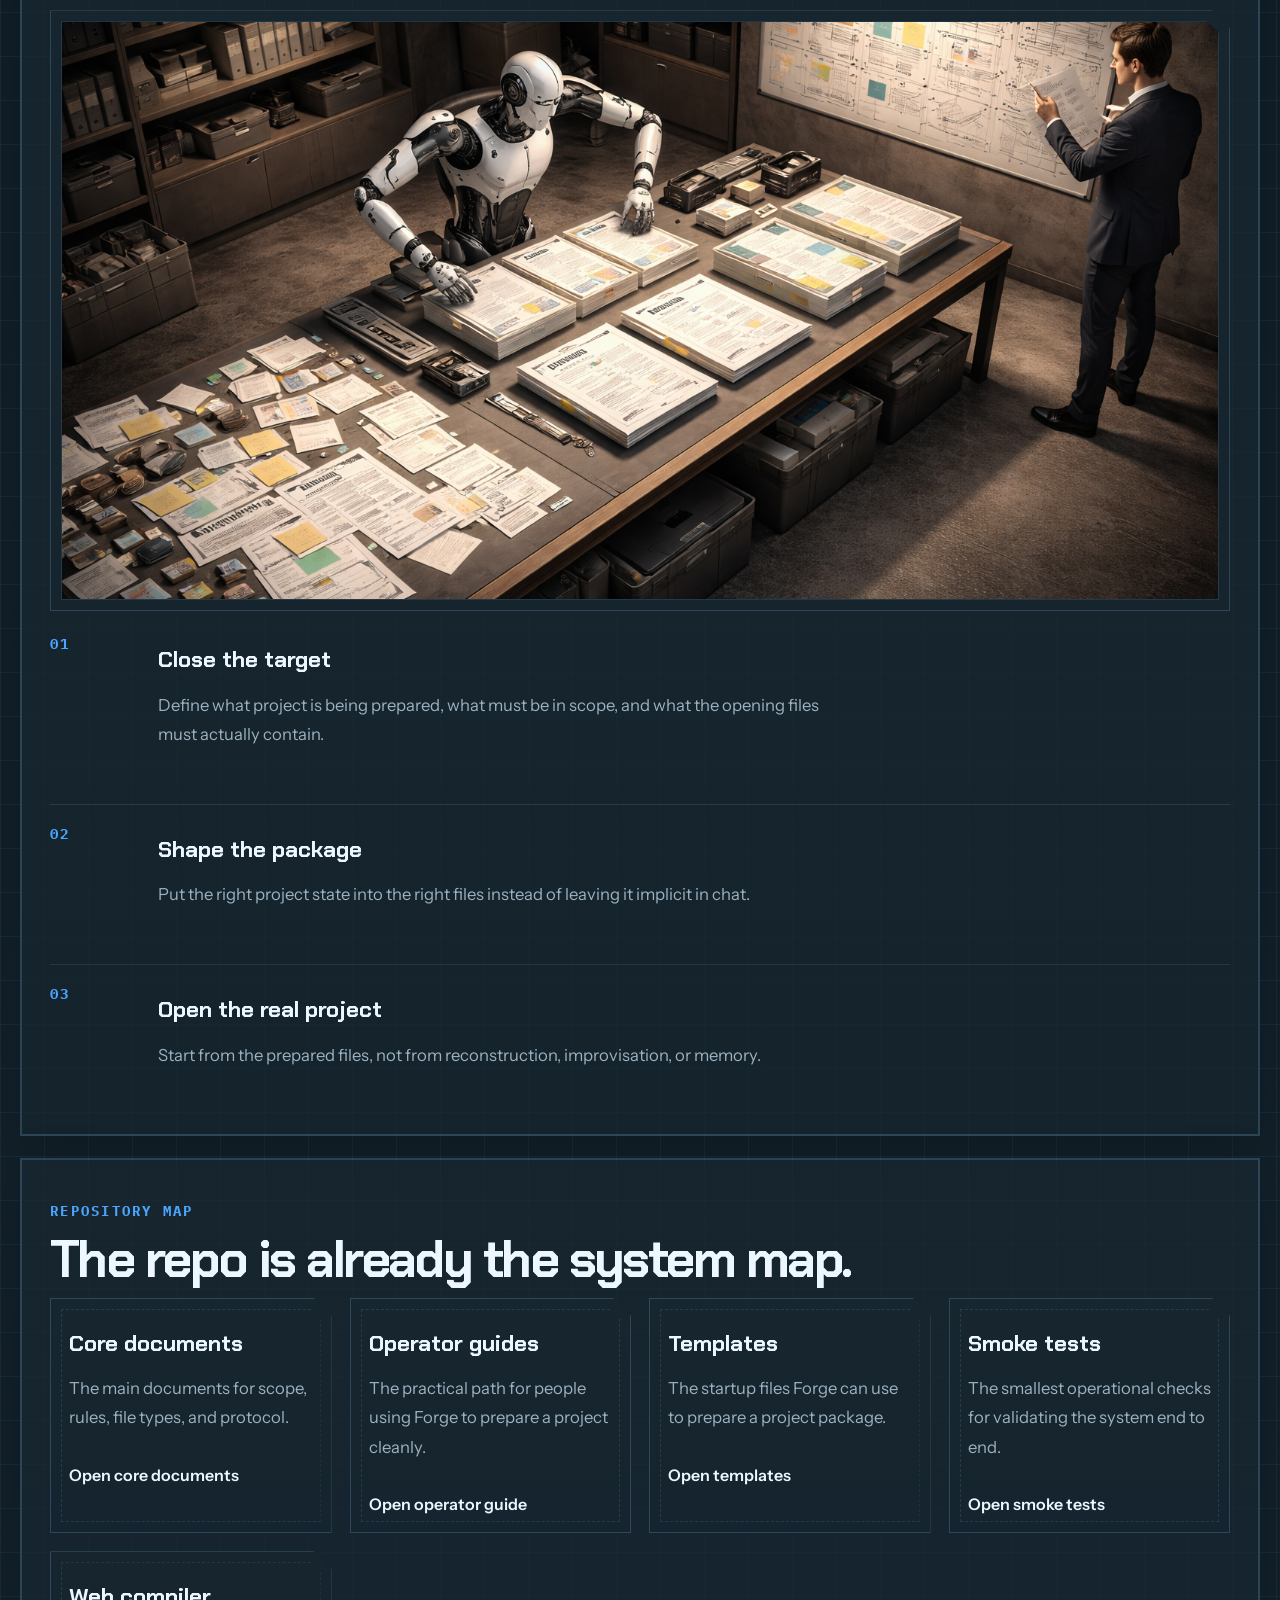
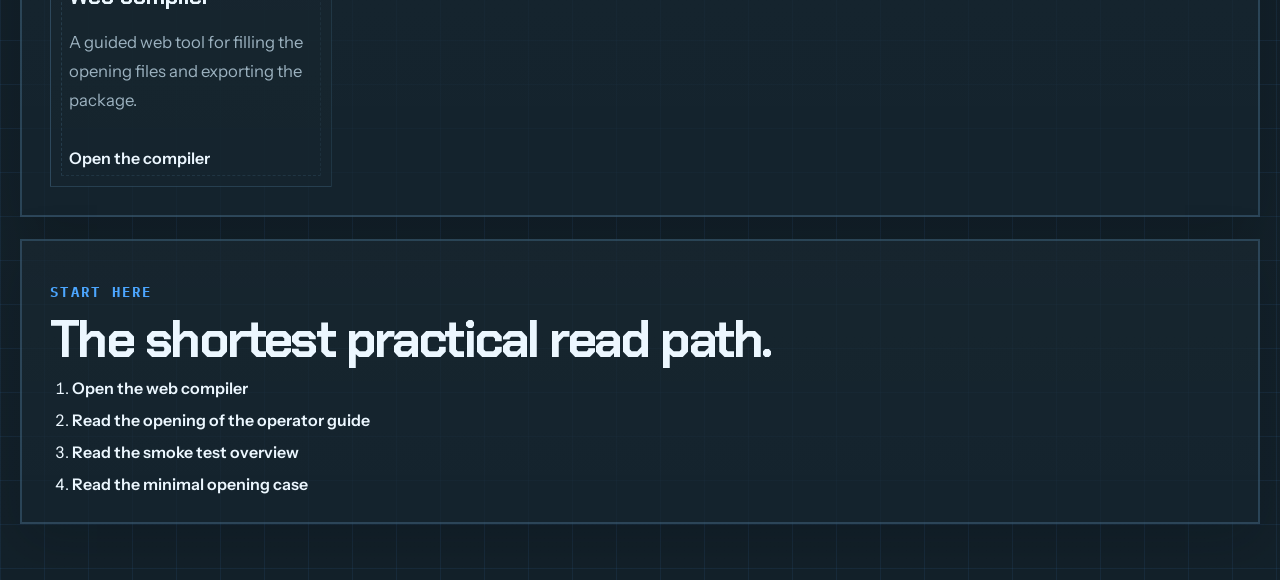
==== commit e9da6612: "Refine landing page wording" ====
--- a/index.html
+++ b/index.html
@@ -6,7 +6,7 @@
     <title>Project Forge</title>
     <meta
       name="description"
-      content="Project Forge is a preparation system for opening serious ChatGPT Projects from explicit structure."
+      content="Project Forge helps you prepare serious ChatGPT Projects from explicit files, scope, and startup structure."
     >
     <link rel="icon" href="./favicon-32x32.png" sizes="32x32" type="image/png">
     <link rel="icon" href="./favicon.svg" type="image/svg+xml">
@@ -27,7 +27,7 @@
           <a href="#what-it-is">What it is</a>
           <a href="#core-idea">Core idea</a>
           <a href="#workflow">How it works</a>
-          <a href="#surfaces">Surfaces</a>
+          <a href="#surfaces">Repository map</a>
         </nav>
       </header>
 
@@ -40,8 +40,9 @@
             <div class="tag">Project Forge / ChatGPT Projects</div>
             <h1>Make the opening legible before the work begins.</h1>
             <p class="lead">
-              Project Forge is a preparation system for opening serious ChatGPT
-              Projects from explicit structure instead of reconstructed chat context.
+              Project Forge helps you prepare serious ChatGPT Projects from
+              explicit files, scope, and startup structure instead of rebuilding
+              the opening from chat.
             </p>
             <div class="hero-actions">
               <a class="button button-primary" href="https://github.com/XxYouDeaDPunKxX/GPT-PF" target="_blank" rel="noreferrer">
@@ -58,29 +59,29 @@
 
           <div class="diagram" aria-label="Project Forge system diagram">
             <article class="node">
-              <span class="node-label">System core</span>
-              <h2>Canonicals</h2>
+              <span class="node-label">System rules</span>
+              <h2>Core documents</h2>
               <p>
-                The governing layer defines frame, rules, artifact grammar, and
+                The core documents define scope, rules, file grammar, and
                 procedure.
               </p>
             </article>
             <div class="connector"></div>
             <article class="node">
-              <span class="node-label">Preparation surfaces</span>
-              <h2>Artifacts</h2>
+              <span class="node-label">Opening files</span>
+              <h2>Project package</h2>
               <p>
-                Controlled startup materials carry case-specific state without
-                contaminating the core.
+                The startup files carry project-specific state without mixing it
+                into the core rules.
               </p>
             </article>
             <div class="connector"></div>
             <article class="node">
-              <span class="node-label">Downstream start</span>
-              <h2>Target project</h2>
+              <span class="node-label">Real project start</span>
+              <h2>Live project</h2>
               <p>
-                The real project opens from visible materials, bounded scope, and
-                explicit basis.
+                The real project opens from visible files, bounded scope, and a
+                clear approved starting point.
               </p>
             </article>
           </div>
@@ -93,9 +94,9 @@
           <div class="section-copy">
             <h2>A preparation layer, not the live project.</h2>
             <p>
-              Project Forge helps you define the target, close scope, separate stable
-              rules from live case state, and assemble the opening materials a
-              downstream ChatGPT Project will need.
+              Project Forge helps you define the target, close scope, separate
+              stable rules from live project state, and assemble the files a
+              ChatGPT Project needs to start cleanly.
             </p>
             <p>
               It is not a notebook, a case archive, or a memory substitute. Its job
@@ -109,11 +110,11 @@
 
         <section class="section band" id="core-idea">
           <p class="section-kicker">Core idea</p>
-          <h2>Keep the governing core separate from the target-project package.</h2>
+          <h2>Keep the core rules separate from the project package.</h2>
           <p>
-            The system works because authority and live case state do not collapse
-            into each other. The core defines how the preparation system works. The
-            package carries what the downstream project needs at startup.
+            The system works because the rules and the live project state do not
+            collapse into each other. The core defines how Forge works. The
+            package carries what the real project needs at startup.
           </p>
         </section>
 
@@ -131,7 +132,7 @@
             <article class="info-card">
               <span class="card-index">B</span>
               <h3>Visible state</h3>
-              <p>Keep scope, basis, constraints, and transfer surfaces explicit.</p>
+              <p>Keep scope, basis, constraints, and transfer notes explicit.</p>
             </article>
             <article class="info-card">
               <span class="card-index">C</span>
@@ -153,8 +154,8 @@
                 <div>
                   <h3>Close the target</h3>
                   <p>
-                    Define what project is being prepared, what must be in scope, and
-                    what the downstream opening must actually receive.
+                    Define what project is being prepared, what must be in
+                    scope, and what the opening files must actually contain.
                   </p>
                 </div>
               </div>
@@ -163,17 +164,17 @@
                 <div>
                   <h3>Shape the package</h3>
                   <p>
-                    Externalize the right case state into the right artifacts instead
-                    of leaving it implicit in chat.
+                    Put the right project state into the right files instead of
+                    leaving it implicit in chat.
                   </p>
                 </div>
               </div>
               <div class="step">
                 <span class="step-number">03</span>
                 <div>
-                  <h3>Open the downstream project</h3>
+                  <h3>Open the real project</h3>
                   <p>
-                    Start from the prepared materials, not from reconstruction,
+                    Start from the prepared files, not from reconstruction,
                     improvisation, or memory.
                   </p>
                 </div>
@@ -187,27 +188,27 @@
 
         <section class="section system-map" id="surfaces">
           <div class="section-heading">
-            <p class="section-kicker">Repository surfaces</p>
+            <p class="section-kicker">Repository map</p>
             <h2>The repo is already the system map.</h2>
           </div>
           <div class="map-grid">
             <div class="map-column">
-              <h3>Canonicals</h3>
-              <p>The authority layer for scope, rules, artifacts, and protocol.</p>
+              <h3>Core documents</h3>
+              <p>The main documents for scope, rules, file types, and protocol.</p>
               <a href="https://github.com/XxYouDeaDPunKxX/GPT-PF/blob/main/00_SCOPE.md" target="_blank" rel="noreferrer">
-                Open canonicals
+                Open core documents
               </a>
             </div>
             <div class="map-column">
               <h3>Operator guides</h3>
-              <p>The practical path for human operators running the system cleanly.</p>
+              <p>The practical path for people using Forge to prepare a project cleanly.</p>
               <a href="https://github.com/XxYouDeaDPunKxX/GPT-PF/blob/main/operator_guide/OPERATOR_GUIDE.md" target="_blank" rel="noreferrer">
                 Open operator guide
               </a>
             </div>
             <div class="map-column">
               <h3>Templates</h3>
-              <p>The startup surfaces Forge can instantiate for the target project.</p>
+              <p>The startup files Forge can use to prepare a project package.</p>
               <a href="https://github.com/XxYouDeaDPunKxX/GPT-PF/tree/main/artifact_templates" target="_blank" rel="noreferrer">
                 Open templates
               </a>
@@ -221,9 +222,9 @@
             </div>
             <div class="map-column">
               <h3>Web compiler</h3>
-              <p>A guided browser surface for filling the opening artifacts and exporting the package.</p>
+              <p>A guided web tool for filling the opening files and exporting the package.</p>
               <a href="./compiler/">
-                Open compiler
+                Open the compiler
               </a>
             </div>
           </div>
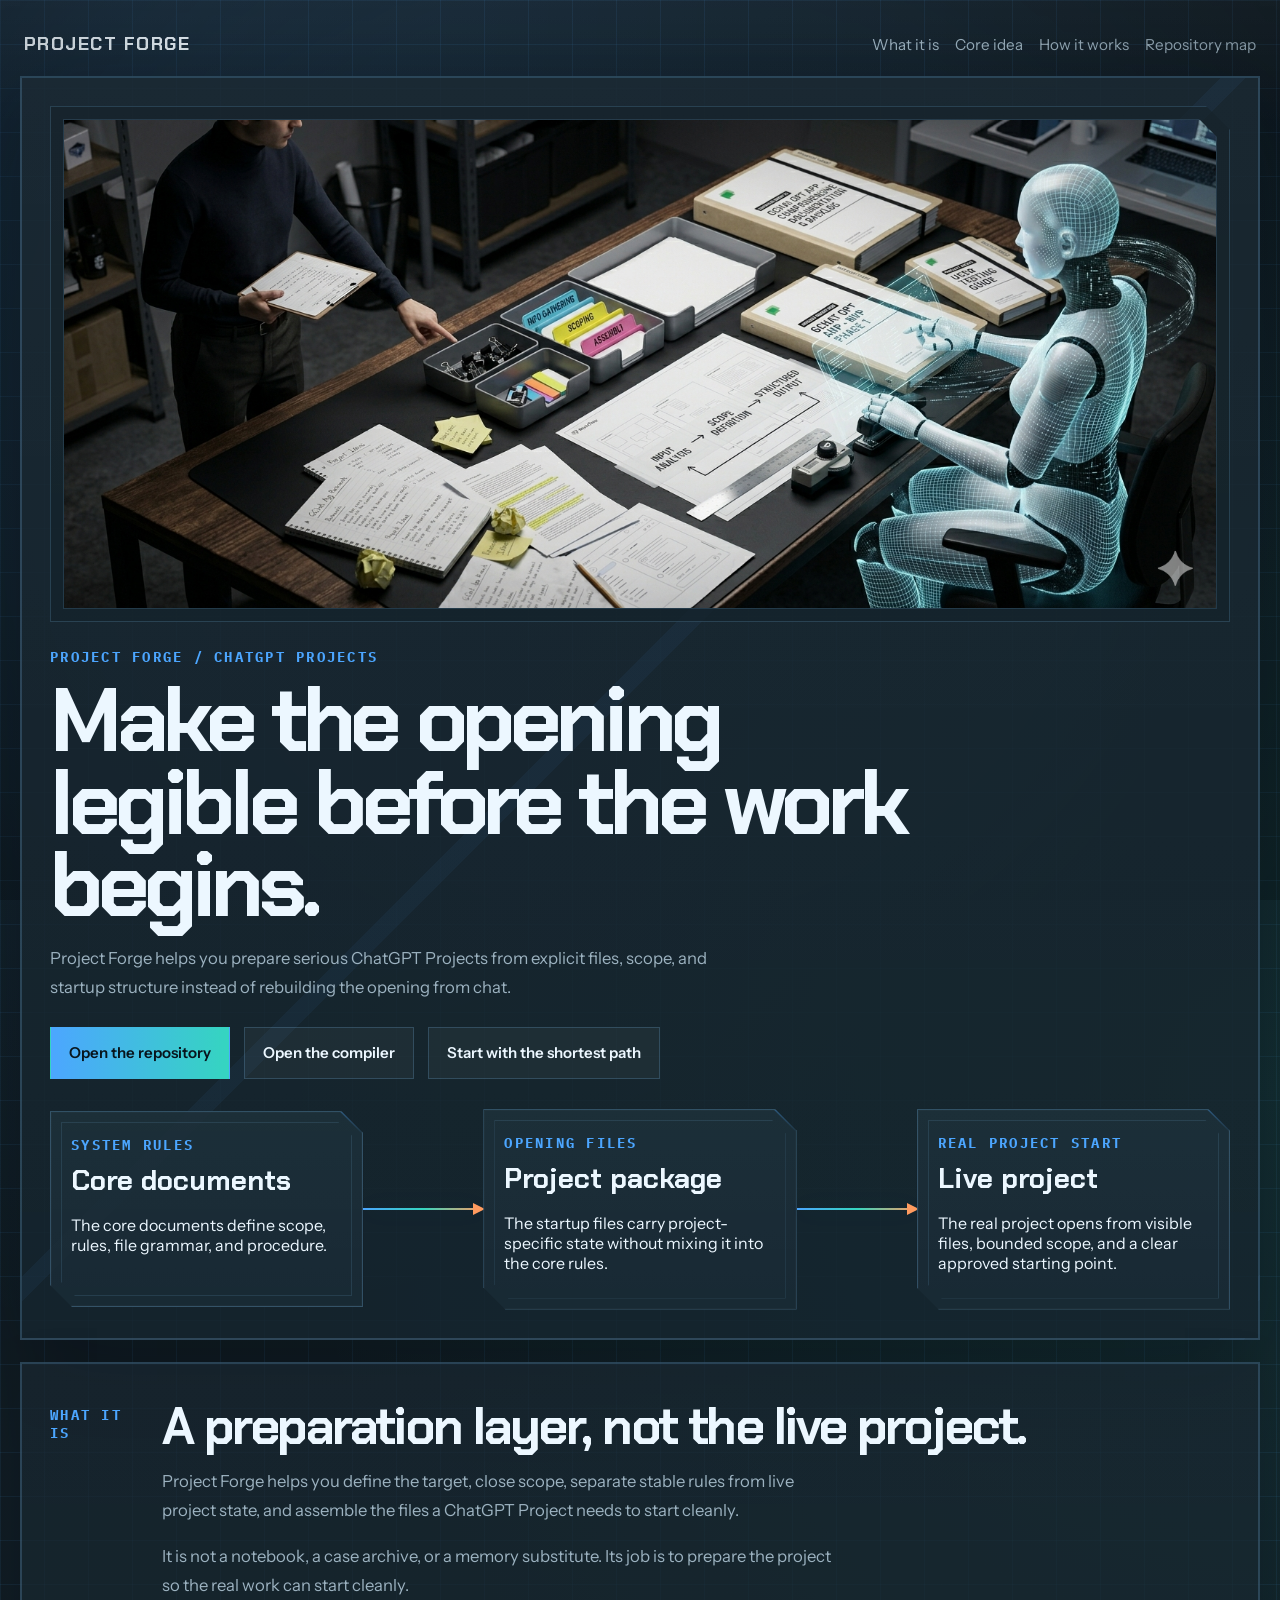
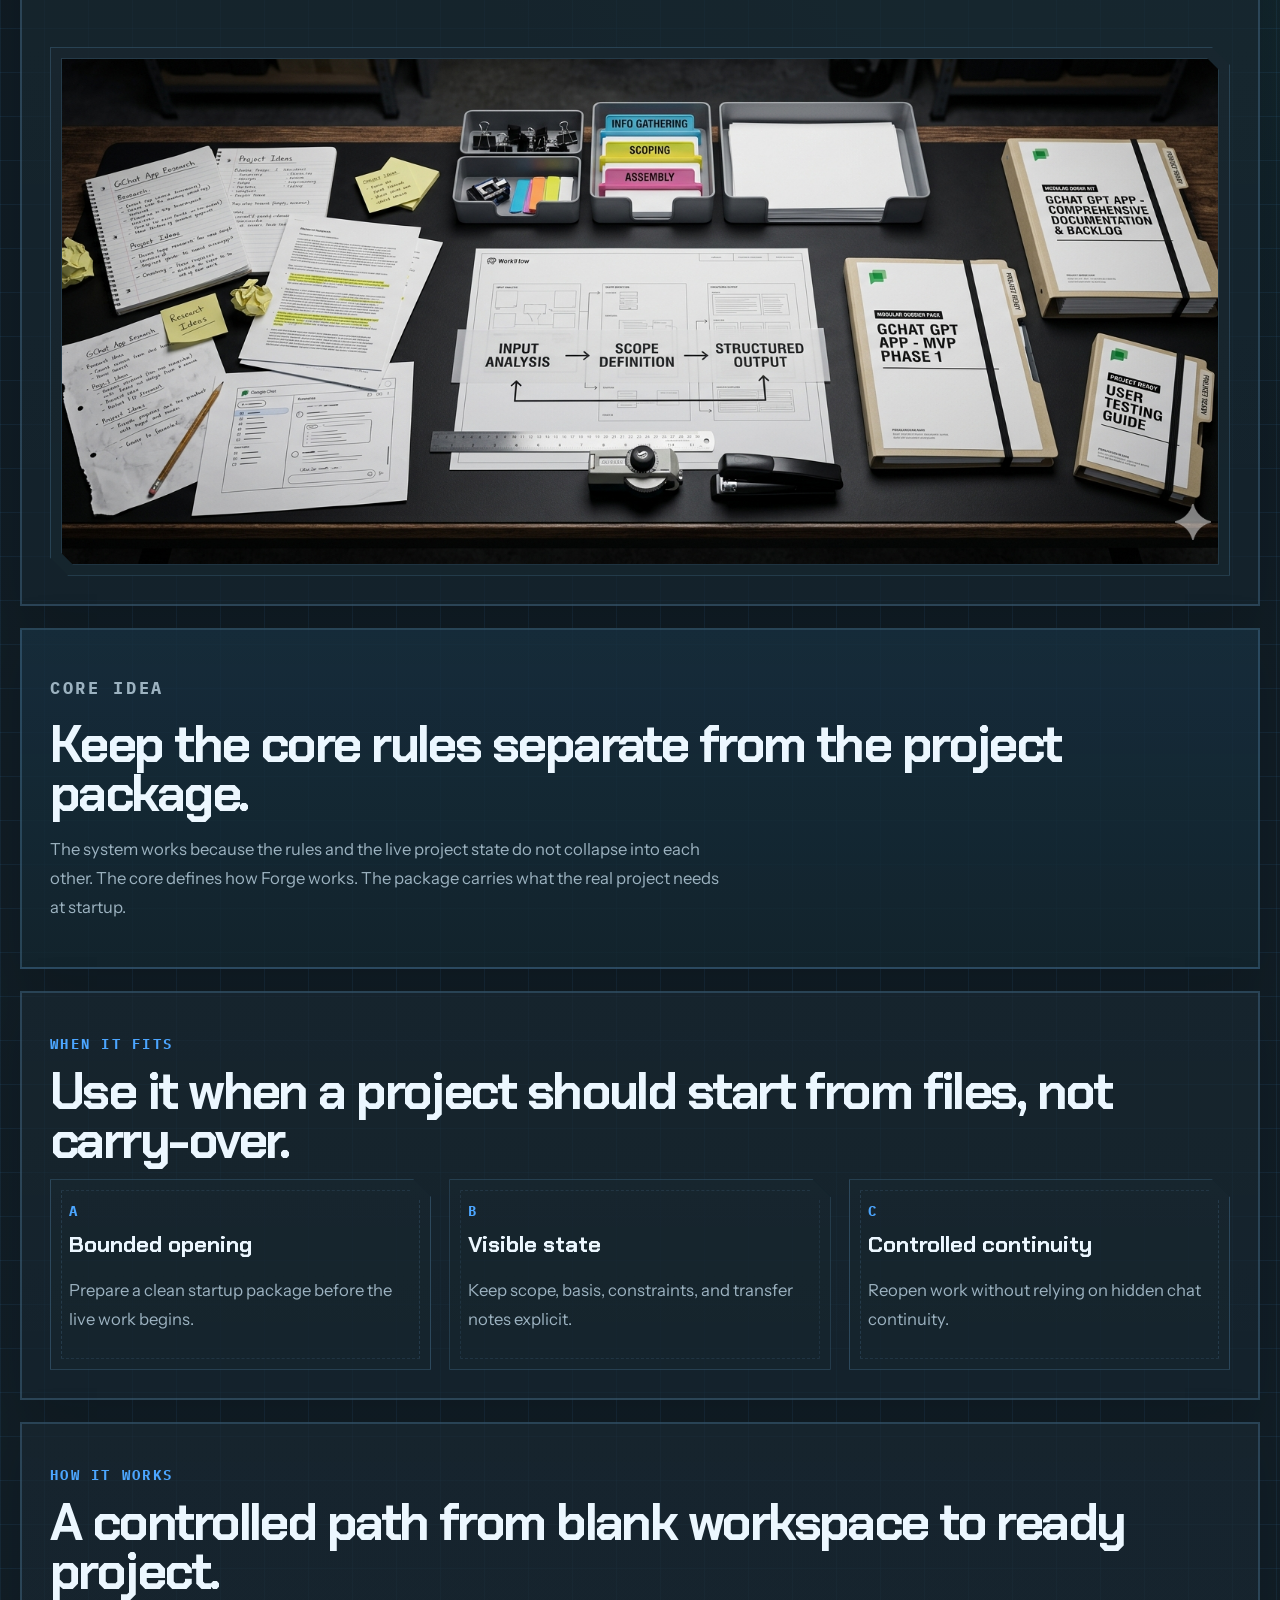
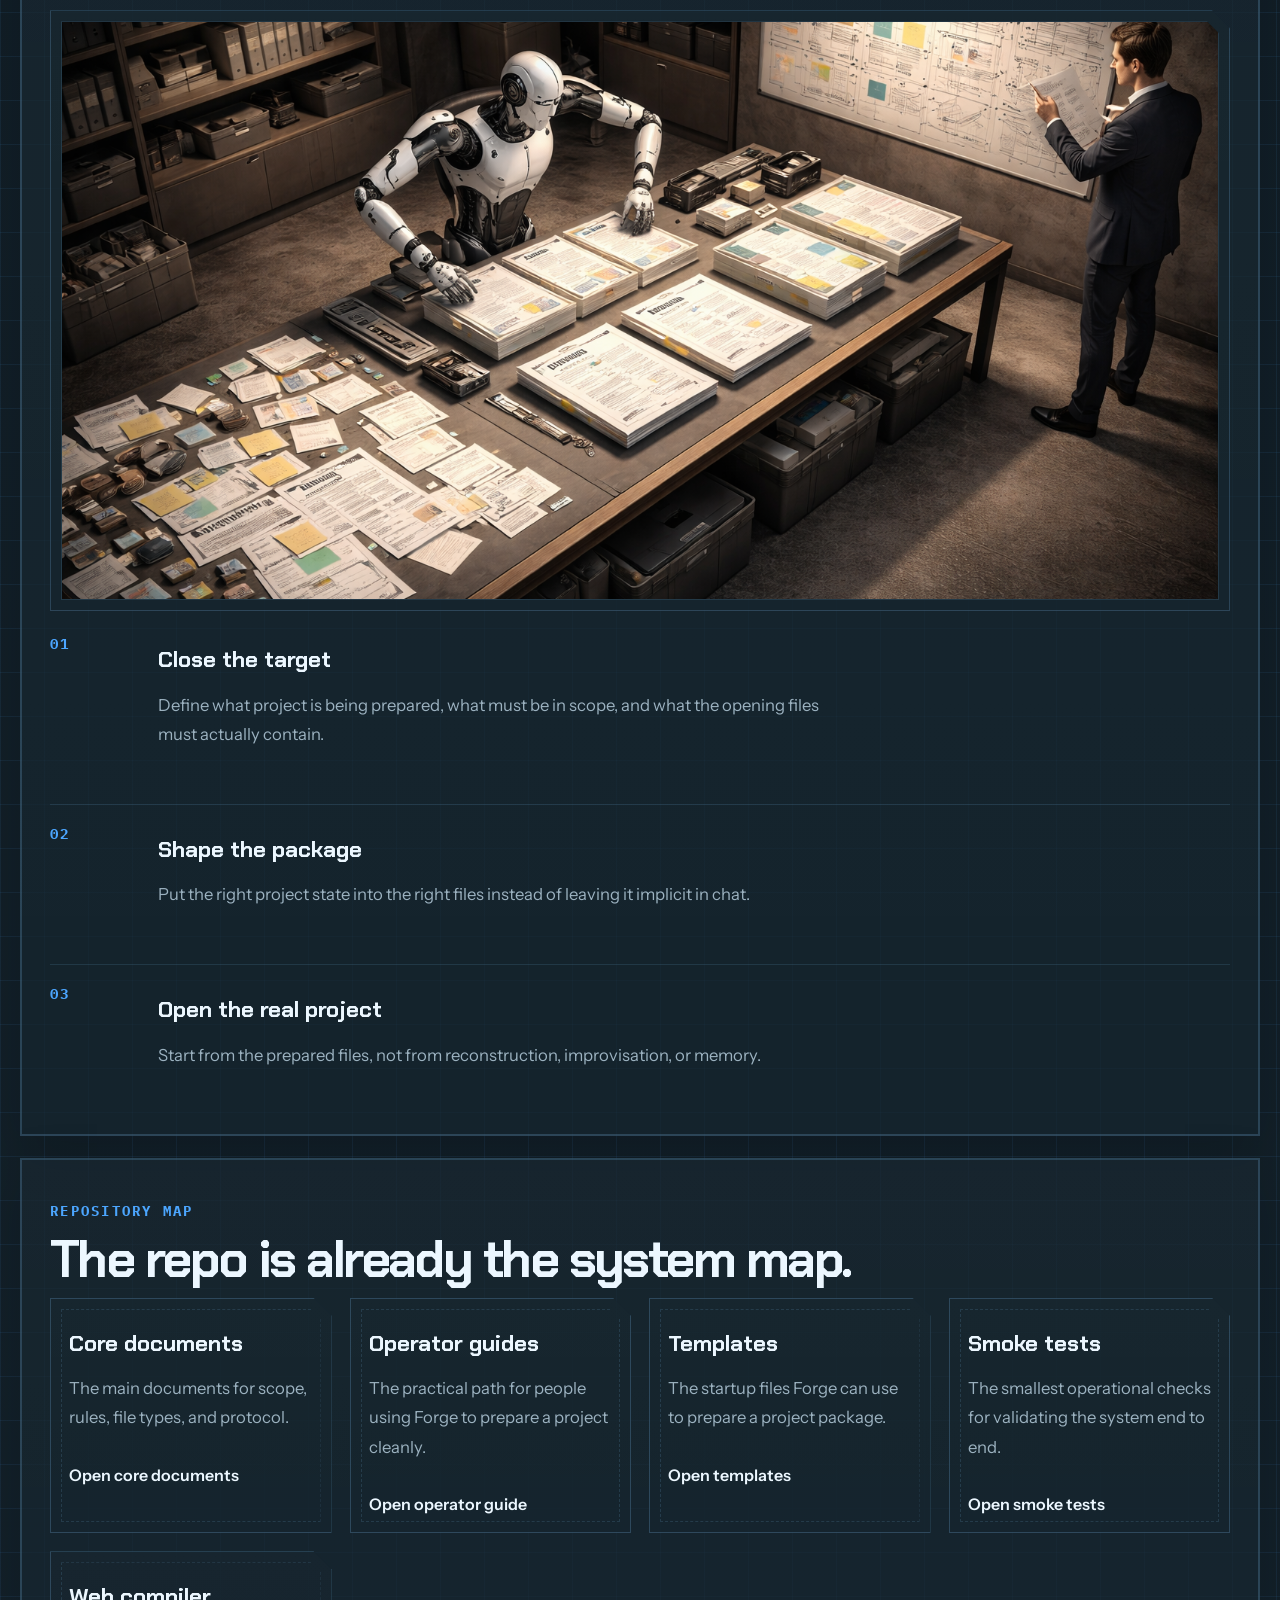
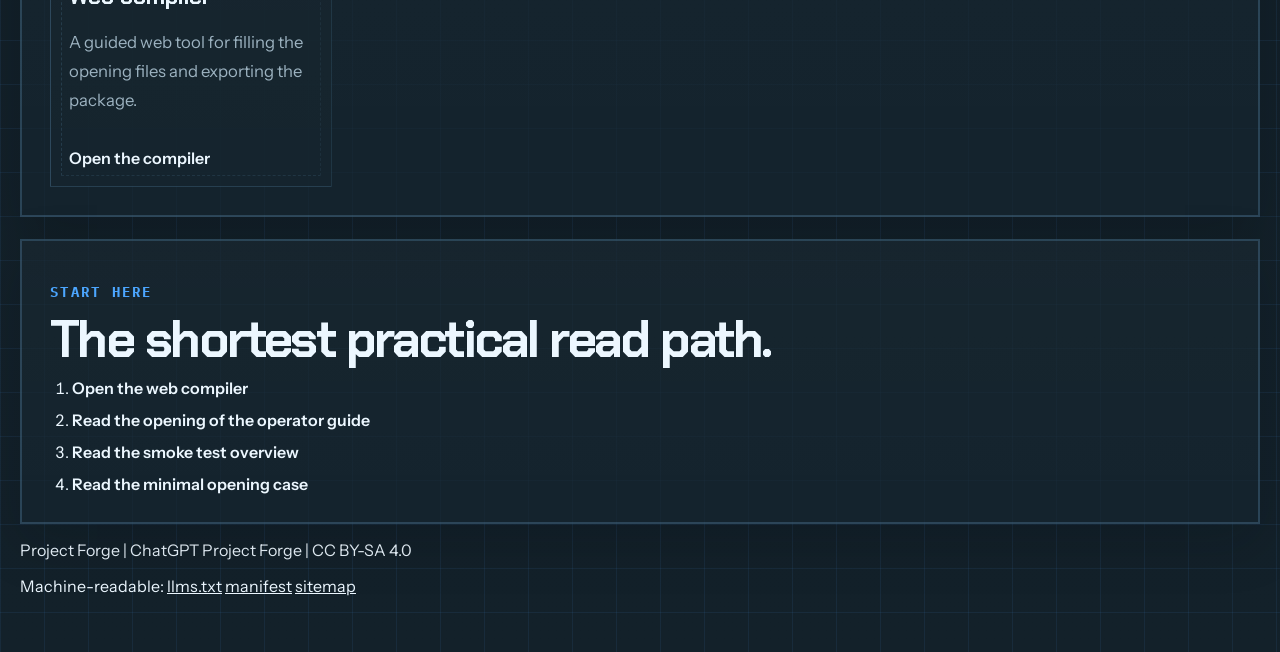
==== commit aa2ba211: "Complete Discovery Set HTML signals" ====
--- a/index.html
+++ b/index.html
@@ -8,6 +8,60 @@
       name="description"
       content="Project Forge helps you prepare serious ChatGPT Projects from explicit files, scope, and startup structure."
     >
+    <meta name="robots" content="index, follow">
+    <meta name="theme-color" content="#111317">
+    <meta property="og:title" content="Project Forge">
+    <meta property="og:description" content="A preparation system for opening ChatGPT Projects from explicit files instead of hidden chat continuity.">
+    <meta property="og:type" content="website">
+    <meta property="og:image" content="https://xxyoudeadpunkxx.github.io/GPT-PF-Chat-GPT-Project-Forge/assets/hero-main.png">
+    <meta property="og:url" content="https://xxyoudeadpunkxx.github.io/GPT-PF-Chat-GPT-Project-Forge/">
+    <link rel="canonical" href="https://xxyoudeadpunkxx.github.io/GPT-PF-Chat-GPT-Project-Forge/">
+    <link rel="alternate" type="text/plain" href="llms.txt" title="LLM-readable project index">
+    <link rel="alternate" type="application/json" href="raw-manifest.json" title="Machine-readable project manifest">
+    <script type="application/ld+json">
+    {
+      "@context": "https://schema.org",
+      "@type": "SoftwareSourceCode",
+      "name": "Project Forge",
+      "alternateName": "ChatGPT Project Forge",
+      "description": "A preparation system for opening ChatGPT Projects from explicit files instead of hidden chat continuity.",
+      "url": "https://xxyoudeadpunkxx.github.io/GPT-PF-Chat-GPT-Project-Forge/",
+      "mainEntityOfPage": "https://xxyoudeadpunkxx.github.io/GPT-PF-Chat-GPT-Project-Forge/",
+      "codeRepository": "https://github.com/XxYouDeaDPunKxX/GPT-PF-Chat-GPT-Project-Forge",
+      "license": "https://creativecommons.org/licenses/by-sa/4.0/",
+      "programmingLanguage": "Markdown and HTML",
+      "runtimePlatform": "ChatGPT Projects and AI-assisted project preparation workflows",
+      "applicationCategory": "DeveloperApplication",
+      "isAccessibleForFree": true,
+      "author": {
+        "@type": "Person",
+        "name": "XxYouDeaDPunKxX",
+        "url": "https://github.com/XxYouDeaDPunKxX"
+      },
+      "about": [
+        "ChatGPT Projects",
+        "project preparation",
+        "opening package",
+        "source authority",
+        "canonical files",
+        "project bootloader"
+      ],
+      "keywords": [
+        "ChatGPT Projects",
+        "project preparation",
+        "explicit files",
+        "opening package",
+        "project scope",
+        "source authority",
+        "canonical files",
+        "Project Forge",
+        "GPT-PF",
+        "ChatGPT project bootloader",
+        "project opening package",
+        "source authority preparation"
+      ]
+    }
+    </script>
     <link rel="icon" href="./favicon-32x32.png" sizes="32x32" type="image/png">
     <link rel="icon" href="./favicon.svg" type="image/svg+xml">
     <link rel="apple-touch-icon" href="./apple-touch-icon.png">
@@ -45,7 +99,7 @@
               the opening from chat.
             </p>
             <div class="hero-actions">
-              <a class="button button-primary" href="https://github.com/XxYouDeaDPunKxX/GPT-PF" target="_blank" rel="noreferrer">
+              <a class="button button-primary" href="https://github.com/XxYouDeaDPunKxX/GPT-PF-Chat-GPT-Project-Forge" target="_blank" rel="noreferrer">
                 Open the repository
               </a>
               <a class="button button-secondary" href="./compiler/">
@@ -195,28 +249,28 @@
             <div class="map-column">
               <h3>Core documents</h3>
               <p>The main documents for scope, rules, file types, and protocol.</p>
-              <a href="https://github.com/XxYouDeaDPunKxX/GPT-PF/blob/main/00_SCOPE.md" target="_blank" rel="noreferrer">
+              <a href="https://github.com/XxYouDeaDPunKxX/GPT-PF-Chat-GPT-Project-Forge/blob/main/00_SCOPE.md" target="_blank" rel="noreferrer">
                 Open core documents
               </a>
             </div>
             <div class="map-column">
               <h3>Operator guides</h3>
               <p>The practical path for people using Forge to prepare a project cleanly.</p>
-              <a href="https://github.com/XxYouDeaDPunKxX/GPT-PF/blob/main/operator_guide/OPERATOR_GUIDE.md" target="_blank" rel="noreferrer">
+              <a href="https://github.com/XxYouDeaDPunKxX/GPT-PF-Chat-GPT-Project-Forge/blob/main/operator_guide/OPERATOR_GUIDE.md" target="_blank" rel="noreferrer">
                 Open operator guide
               </a>
             </div>
             <div class="map-column">
               <h3>Templates</h3>
               <p>The startup files Forge can use to prepare a project package.</p>
-              <a href="https://github.com/XxYouDeaDPunKxX/GPT-PF/tree/main/artifact_templates" target="_blank" rel="noreferrer">
+              <a href="https://github.com/XxYouDeaDPunKxX/GPT-PF-Chat-GPT-Project-Forge/tree/main/artifact_templates" target="_blank" rel="noreferrer">
                 Open templates
               </a>
             </div>
             <div class="map-column">
               <h3>Smoke tests</h3>
               <p>The smallest operational checks for validating the system end to end.</p>
-              <a href="https://github.com/XxYouDeaDPunKxX/GPT-PF/tree/main/smoke_test" target="_blank" rel="noreferrer">
+              <a href="https://github.com/XxYouDeaDPunKxX/GPT-PF-Chat-GPT-Project-Forge/tree/main/smoke_test" target="_blank" rel="noreferrer">
                 Open smoke tests
               </a>
             </div>
@@ -242,23 +296,34 @@
               </a>
             </li>
             <li>
-              <a href="https://github.com/XxYouDeaDPunKxX/GPT-PF/blob/main/operator_guide/OPERATOR_GUIDE.md" target="_blank" rel="noreferrer">
+              <a href="https://github.com/XxYouDeaDPunKxX/GPT-PF-Chat-GPT-Project-Forge/blob/main/operator_guide/OPERATOR_GUIDE.md" target="_blank" rel="noreferrer">
                 Read the opening of the operator guide
               </a>
             </li>
             <li>
-              <a href="https://github.com/XxYouDeaDPunKxX/GPT-PF/blob/main/smoke_test/SMOKE_TEST.md" target="_blank" rel="noreferrer">
+              <a href="https://github.com/XxYouDeaDPunKxX/GPT-PF-Chat-GPT-Project-Forge/blob/main/smoke_test/SMOKE_TEST.md" target="_blank" rel="noreferrer">
                 Read the smoke test overview
               </a>
             </li>
             <li>
-              <a href="https://github.com/XxYouDeaDPunKxX/GPT-PF/blob/main/smoke_test/CASE_01_MINIMAL_OPENING.md" target="_blank" rel="noreferrer">
+              <a href="https://github.com/XxYouDeaDPunKxX/GPT-PF-Chat-GPT-Project-Forge/blob/main/smoke_test/CASE_01_MINIMAL_OPENING.md" target="_blank" rel="noreferrer">
                 Read the minimal opening case
               </a>
             </li>
           </ol>
         </section>
       </main>
+
+      <footer class="site-footer">
+        <p>Project Forge | ChatGPT Project Forge | CC BY-SA 4.0</p>
+        <!-- Discovery Set: low-noise links for crawlers, bots, and LLM readers. -->
+        <div class="machine-links" aria-label="Machine-readable project files">
+          <span>Machine-readable:</span>
+          <a href="llms.txt">llms.txt</a>
+          <a href="raw-manifest.json">manifest</a>
+          <a href="sitemap.xml">sitemap</a>
+        </div>
+      </footer>
     </div>
   </body>
 </html>
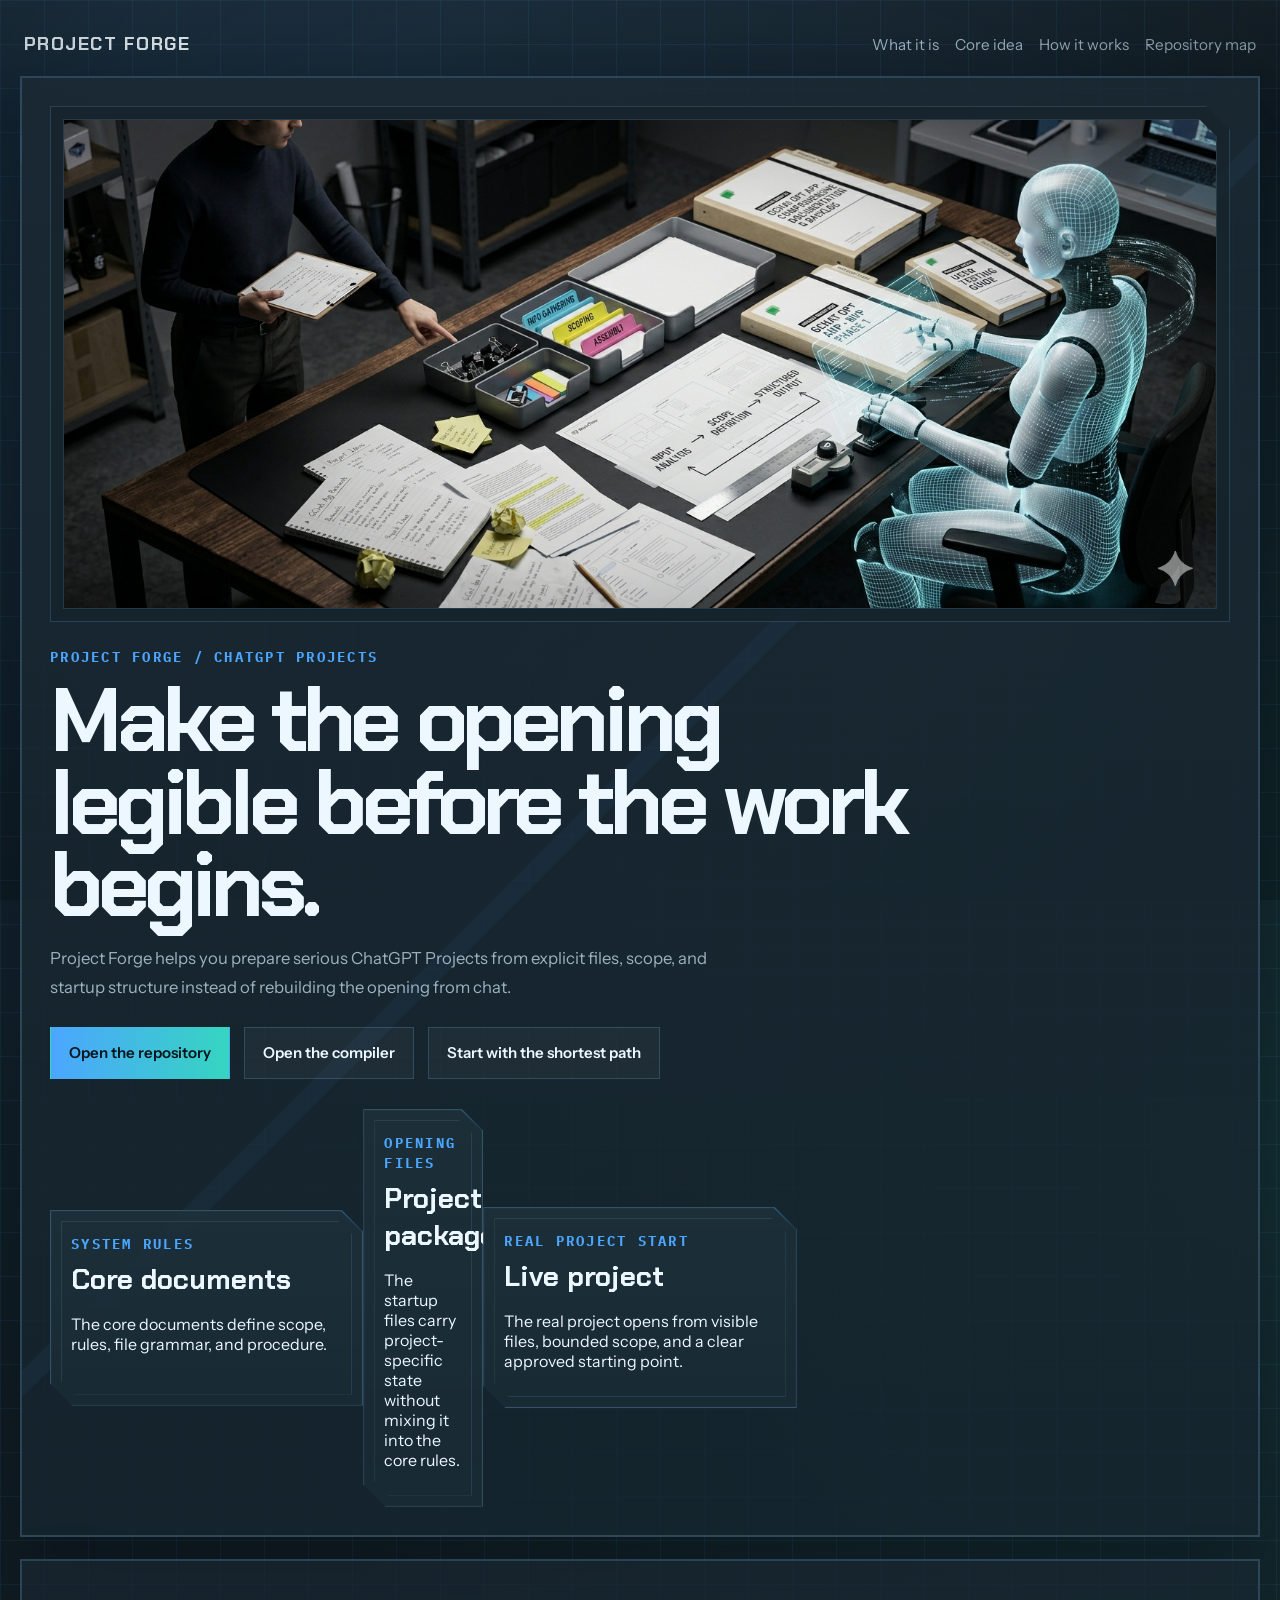
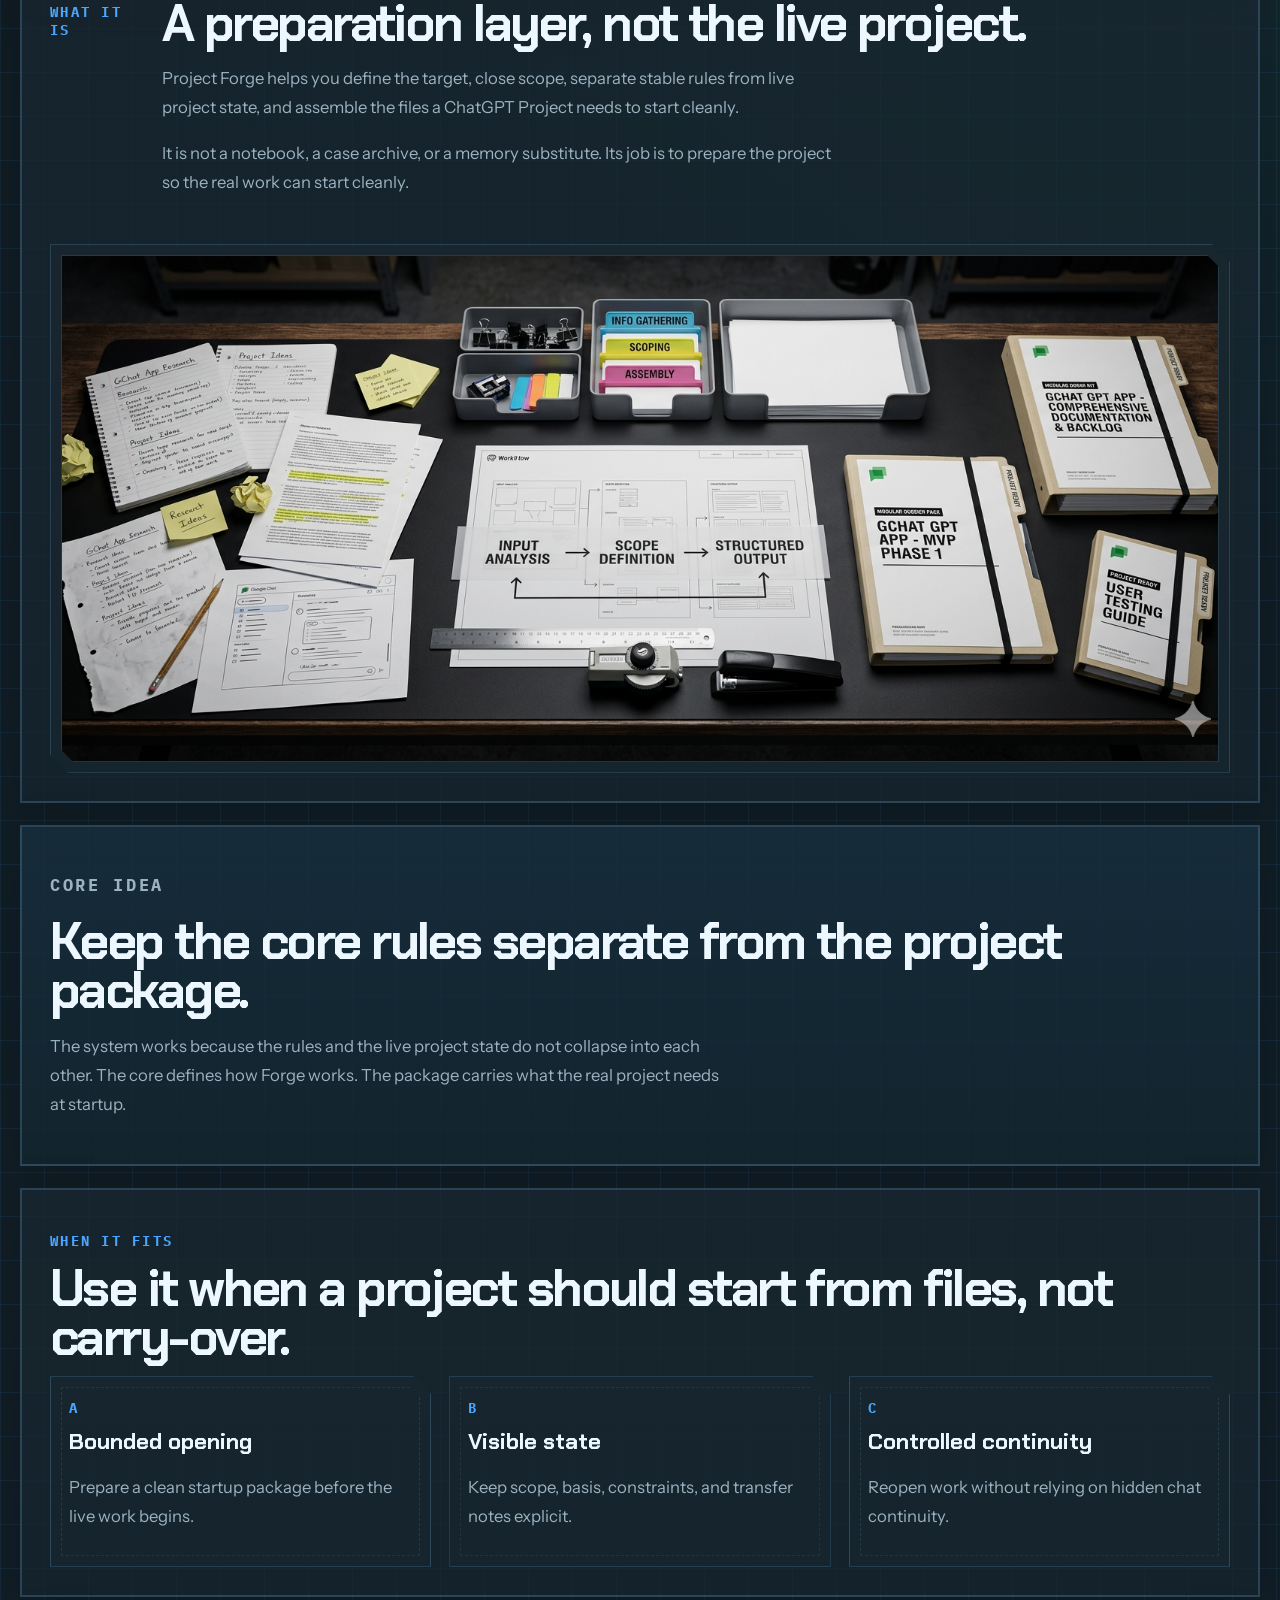
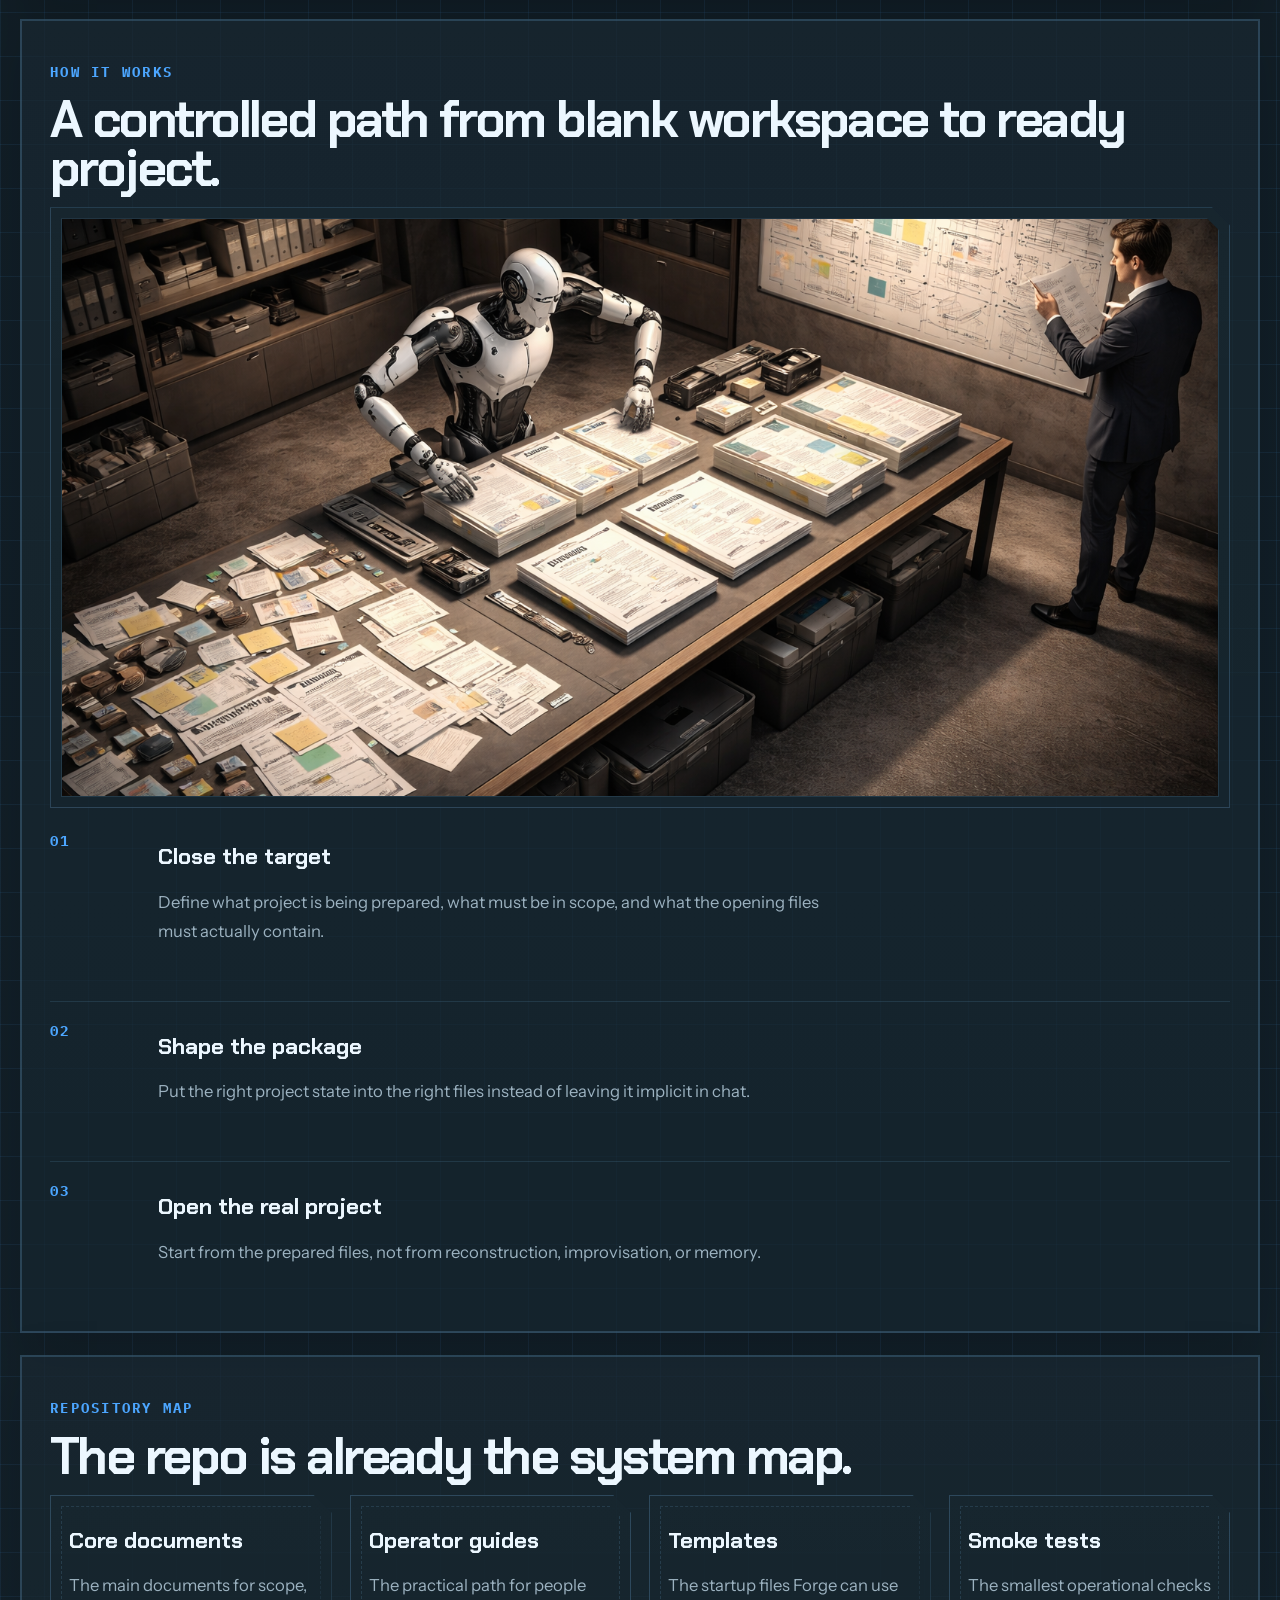
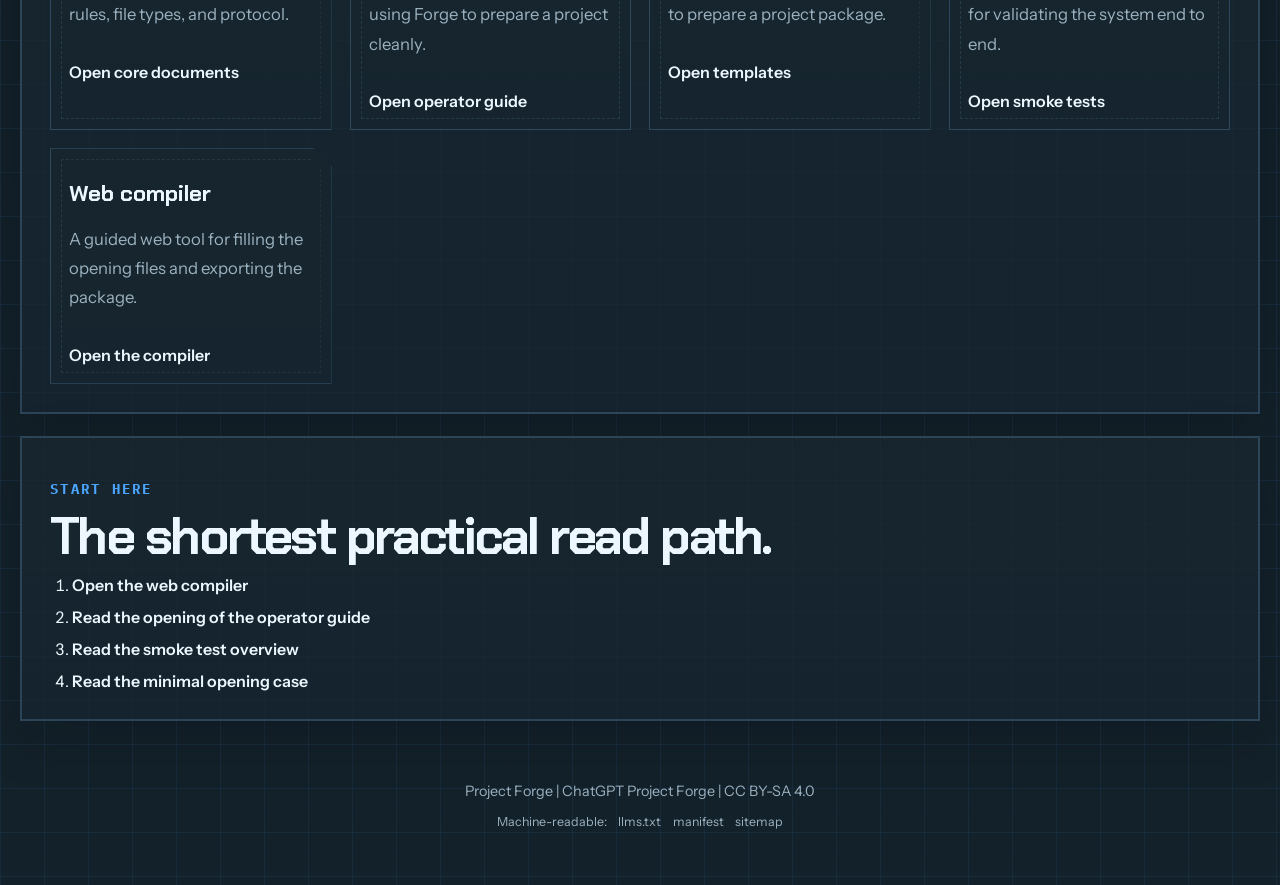
==== commit ead5cfeb: "Rework page structure for golden-ratio layout" ====
--- a/index.html
+++ b/index.html
@@ -85,67 +85,68 @@
         </nav>
       </header>
 
-      <main id="top">
-        <section class="hero">
-          <figure class="hero-banner">
+      <main id="top" class="page-flow">
+        <section class="hero panel">
+          <figure class="hero-banner image-frame image-frame-main">
             <img src="./assets/hero-main.png" alt="Project planning table with human and AI collaborator">
           </figure>
-          <div class="hero-intro">
-            <div class="tag">Project Forge / ChatGPT Projects</div>
-            <h1>Make the opening legible before the work begins.</h1>
-            <p class="lead">
-              Project Forge helps you prepare serious ChatGPT Projects from
-              explicit files, scope, and startup structure instead of rebuilding
-              the opening from chat.
-            </p>
-            <div class="hero-actions">
-              <a class="button button-primary" href="https://github.com/XxYouDeaDPunKxX/GPT-PF-Chat-GPT-Project-Forge" target="_blank" rel="noreferrer">
-                Open the repository
-              </a>
-              <a class="button button-secondary" href="./compiler/">
-                Open the compiler
-              </a>
-              <a class="button button-secondary" href="#read-path">
-                Start with the shortest path
-              </a>
-            </div>
-          </div>
-
-          <div class="diagram" aria-label="Project Forge system diagram">
-            <article class="node">
-              <span class="node-label">System rules</span>
-              <h2>Core documents</h2>
-              <p>
-                The core documents define scope, rules, file grammar, and
-                procedure.
+
+          <div class="hero-layout phi-main">
+            <div class="hero-intro copy-block">
+              <div class="tag">Project Forge / ChatGPT Projects</div>
+              <h1>Make the opening legible before the work begins.</h1>
+              <p class="lead">
+                Project Forge helps you prepare serious ChatGPT Projects from
+                explicit files, scope, and startup structure instead of rebuilding
+                the opening from chat.
               </p>
-            </article>
-            <div class="connector"></div>
-            <article class="node">
-              <span class="node-label">Opening files</span>
-              <h2>Project package</h2>
-              <p>
-                The startup files carry project-specific state without mixing it
-                into the core rules.
-              </p>
-            </article>
-            <div class="connector"></div>
-            <article class="node">
-              <span class="node-label">Real project start</span>
-              <h2>Live project</h2>
-              <p>
-                The real project opens from visible files, bounded scope, and a
-                clear approved starting point.
-              </p>
-            </article>
-          </div>
-        </section>
-
-        <section class="section split" id="what-it-is">
+              <div class="hero-actions action-row">
+                <a class="button button-primary" href="https://github.com/XxYouDeaDPunKxX/GPT-PF-Chat-GPT-Project-Forge" target="_blank" rel="noreferrer">
+                  Open the repository
+                </a>
+                <a class="button button-secondary" href="./compiler/">
+                  Open the compiler
+                </a>
+                <a class="button button-secondary" href="#read-path">
+                  Start with the shortest path
+                </a>
+              </div>
+            </div>
+
+            <div class="diagram" aria-label="Project Forge system diagram">
+              <article class="node">
+                <span class="node-label">System rules</span>
+                <h2>Core documents</h2>
+                <p>
+                  The core documents define scope, rules, file grammar, and
+                  procedure.
+                </p>
+              </article>
+              <article class="node">
+                <span class="node-label">Opening files</span>
+                <h2>Project package</h2>
+                <p>
+                  The startup files carry project-specific state without mixing it
+                  into the core rules.
+                </p>
+              </article>
+              <article class="node">
+                <span class="node-label">Real project start</span>
+                <h2>Live project</h2>
+                <p>
+                  The real project opens from visible files, bounded scope, and a
+                  clear approved starting point.
+                </p>
+              </article>
+            </div>
+          </div>
+        </section>
+
+        <section class="section panel split" id="what-it-is">
           <div class="section-meta">
             <p>What it is</p>
           </div>
-          <div class="section-copy">
+          <div class="section-copy copy-block">
             <h2>A preparation layer, not the live project.</h2>
             <p>
               Project Forge helps you define the target, close scope, separate
@@ -157,23 +158,25 @@
               is to prepare the project so the real work can start cleanly.
             </p>
           </div>
-          <figure class="support-visual">
+          <figure class="support-visual image-frame side-visual">
             <img src="./assets/hero-support.png" alt="Structured planning desk with artifacts and opening package materials">
           </figure>
         </section>
 
-        <section class="section band" id="core-idea">
-          <p class="section-kicker">Core idea</p>
-          <h2>Keep the core rules separate from the project package.</h2>
-          <p>
-            The system works because the rules and the live project state do not
-            collapse into each other. The core defines how Forge works. The
-            package carries what the real project needs at startup.
-          </p>
-        </section>
-
-        <section class="section cards">
-          <div class="section-heading">
+        <section class="section panel band" id="core-idea">
+          <div class="band-copy copy-block centered-copy">
+            <p class="section-kicker">Core idea</p>
+            <h2>Keep the core rules separate from the project package.</h2>
+            <p>
+              The system works because the rules and the live project state do not
+              collapse into each other. The core defines how Forge works. The
+              package carries what the real project needs at startup.
+            </p>
+          </div>
+        </section>
+
+        <section class="section panel cards">
+          <div class="section-heading centered-copy">
             <p class="section-kicker">When it fits</p>
             <h2>Use it when a project should start from files, not carry-over.</h2>
           </div>
@@ -196,12 +199,15 @@
           </div>
         </section>
 
-        <section class="section process" id="workflow">
-          <div class="section-heading">
+        <section class="section panel process" id="workflow">
+          <div class="section-heading centered-copy">
             <p class="section-kicker">How it works</p>
             <h2>A controlled path from blank workspace to ready project.</h2>
           </div>
-          <div class="process-layout">
+          <div class="process-layout phi-left">
+            <figure class="workflow-visual image-frame side-visual">
+              <img src="./assets/workflow-studio.png" alt="High-tech planning studio with AI and human reviewing structured project materials">
+            </figure>
             <div class="timeline">
               <div class="step">
                 <span class="step-number">01</span>
@@ -234,14 +240,11 @@
                 </div>
               </div>
             </div>
-            <figure class="workflow-visual">
-              <img src="./assets/workflow-studio.png" alt="High-tech planning studio with AI and human reviewing structured project materials">
-            </figure>
-          </div>
-        </section>
-
-        <section class="section system-map" id="surfaces">
-          <div class="section-heading">
+          </div>
+        </section>
+
+        <section class="section panel system-map" id="surfaces">
+          <div class="section-heading centered-copy">
             <p class="section-kicker">Repository map</p>
             <h2>The repo is already the system map.</h2>
           </div>
@@ -274,7 +277,7 @@
                 Open smoke tests
               </a>
             </div>
-            <div class="map-column">
+            <div class="map-column map-column-wide">
               <h3>Web compiler</h3>
               <p>A guided web tool for filling the opening files and exporting the package.</p>
               <a href="./compiler/">
@@ -284,8 +287,8 @@
           </div>
         </section>
 
-        <section class="section read-path" id="read-path">
-          <div class="section-heading">
+        <section class="section panel read-path" id="read-path">
+          <div class="section-heading centered-copy">
             <p class="section-kicker">Start here</p>
             <h2>The shortest practical read path.</h2>
           </div>
--- a/styles.css
+++ b/styles.css
@@ -488,6 +488,35 @@
   border: 1px solid rgba(129, 200, 255, 0.12);
 }
 
+.site-footer {
+  margin-top: 22px;
+  padding: 24px 4px 0;
+  color: var(--muted);
+  text-align: center;
+  font-size: 0.9rem;
+}
+
+.machine-links {
+  display: flex;
+  flex-wrap: wrap;
+  justify-content: center;
+  gap: 0.45rem 0.7rem;
+  margin-top: 0.85rem;
+  color: var(--muted);
+  font-size: 0.78rem;
+}
+
+.machine-links a {
+  color: inherit;
+  text-decoration: none;
+}
+
+.machine-links a:hover,
+.machine-links a:focus-visible {
+  color: var(--ink);
+  text-decoration: underline;
+}
+
 @media (max-width: 1080px) {
   .diagram {
     grid-template-columns: 1fr;
